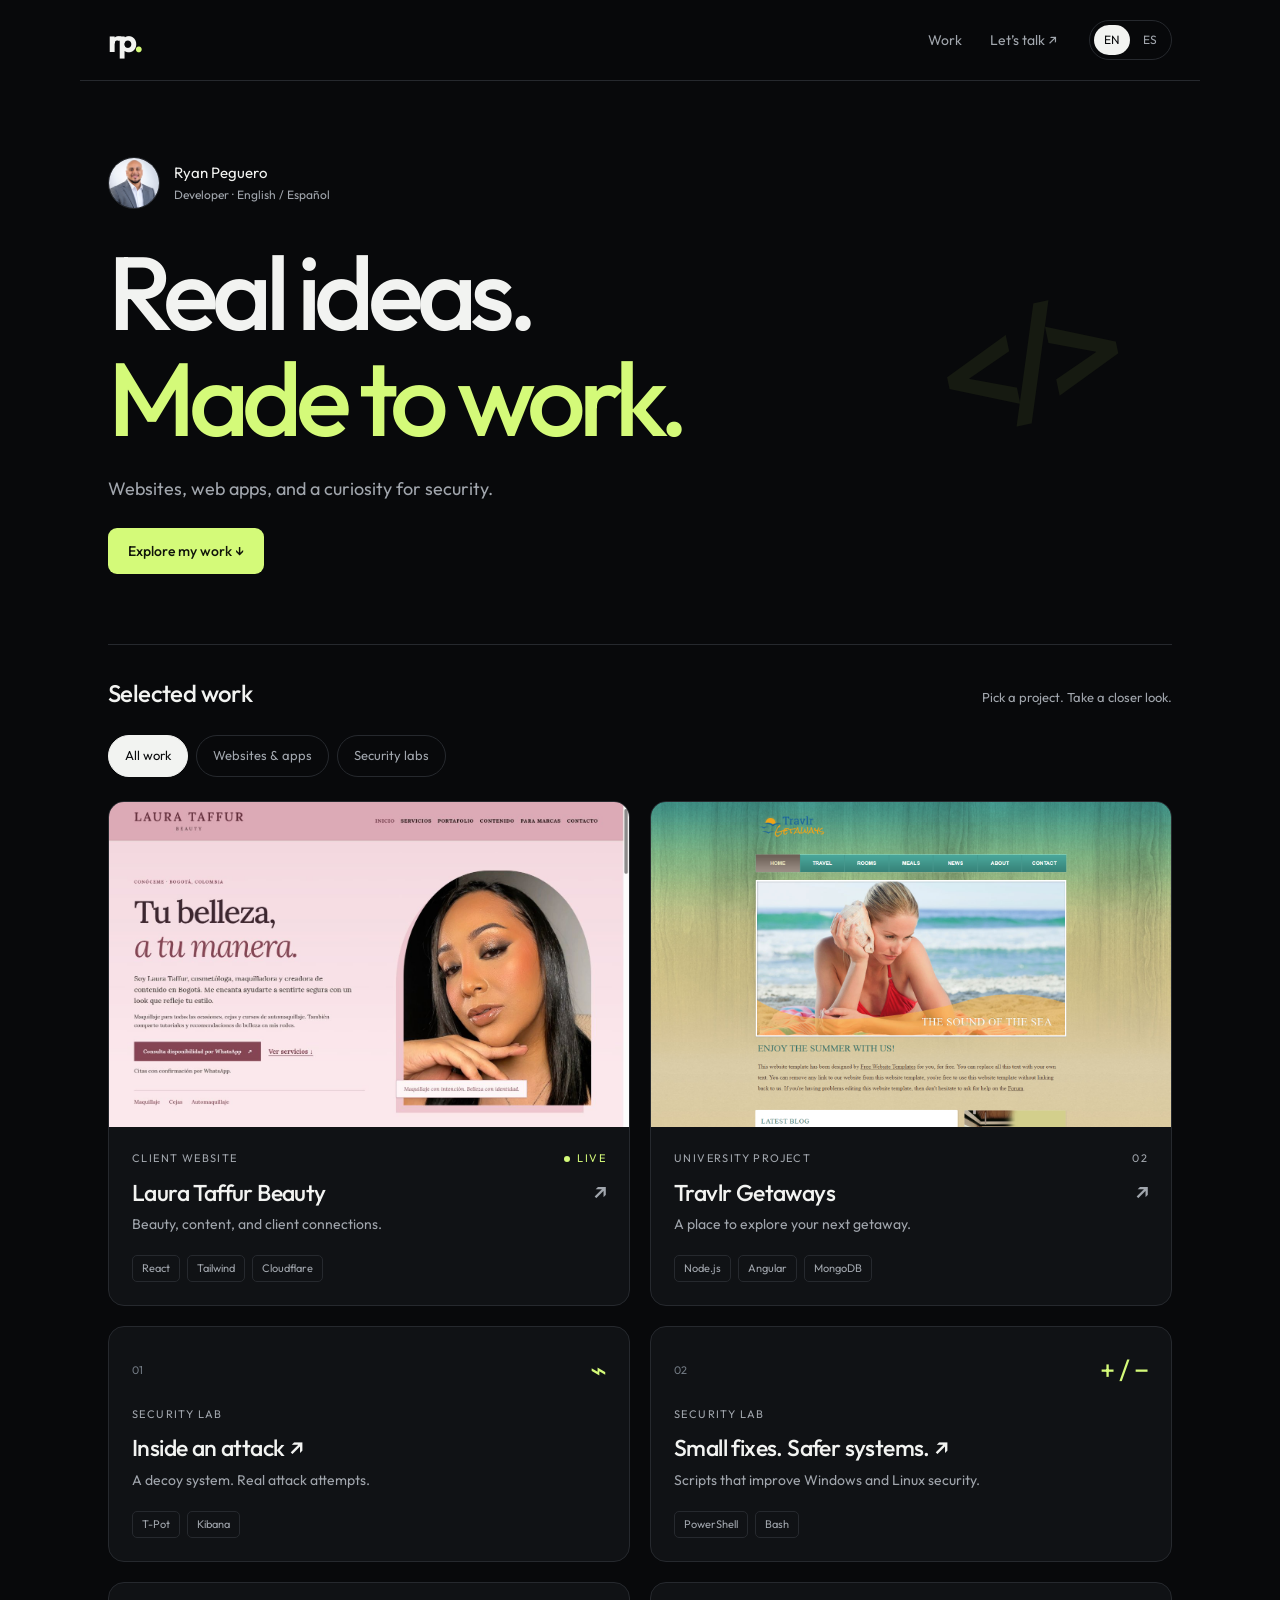
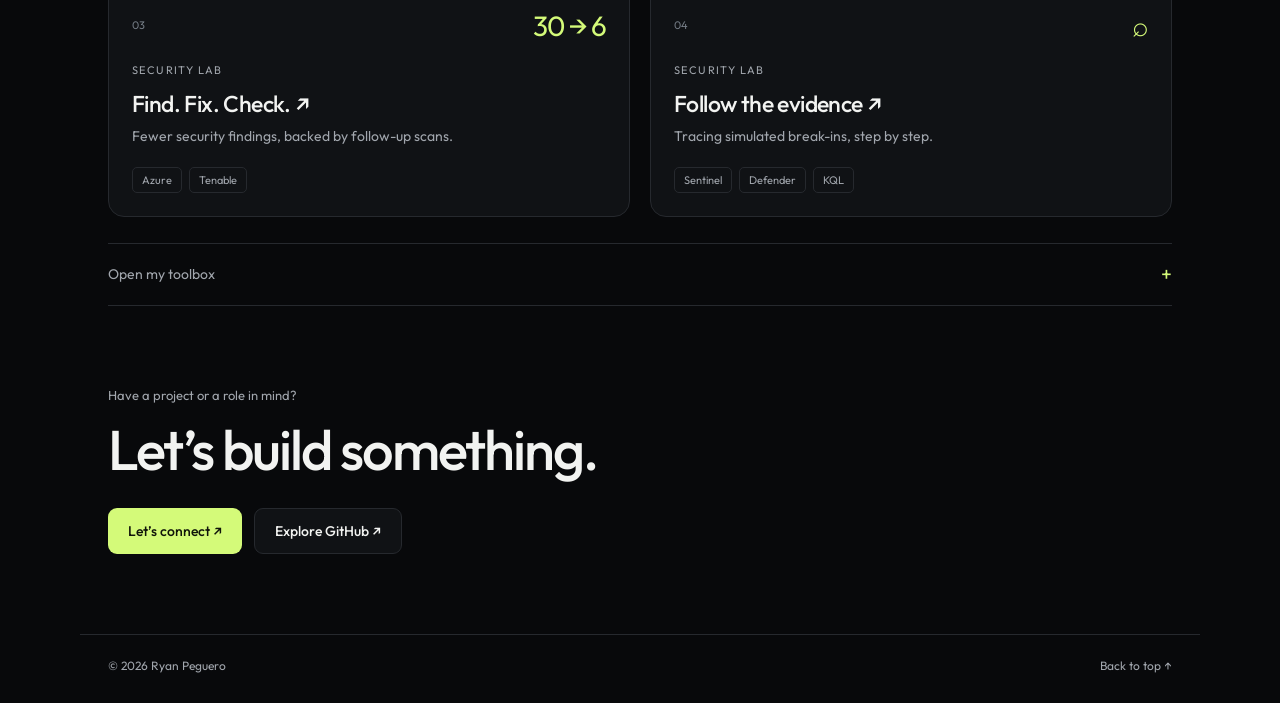
==== index.html @ 10939017 "Version portfolio assets so returning visitors receive the new interactions" ====
<!DOCTYPE html>
<html lang="en">
<head>
  <meta charset="UTF-8">
  <meta name="viewport" content="width=device-width, initial-scale=1">
  <meta name="theme-color" content="#08090b">
  <meta name="description" content="Ryan Peguero — websites, web apps, and security projects. Explore the work in English or Spanish.">
  <title>Ryan Peguero — Developer</title>
  <link rel="icon" href="favicon.svg" type="image/svg+xml">
  <link rel="preconnect" href="https://fonts.googleapis.com">
  <link rel="preconnect" href="https://fonts.gstatic.com" crossorigin>
  <link href="https://fonts.googleapis.com/css2?family=Outfit:wght@400;500;600;700&display=swap" rel="stylesheet">
  <link rel="stylesheet" href="css/styles.css?v=20261024-2">
  <script src="js/main.js?v=20261024-2" defer></script>
</head>
<body>
  <a class="skip" href="#work" data-en="Skip to projects" data-es="Saltar a proyectos">Skip to projects</a>
  <header class="nav">
    <a class="mark" href="#top" aria-label="Ryan Peguero">rp<span>.</span></a>
    <nav aria-label="Main navigation" data-aria-en="Main navigation" data-aria-es="Navegación principal">
      <a href="#work" data-en="Work" data-es="Proyectos">Work</a>
      <a href="#contact" data-en="Let’s talk ↗" data-es="Hablemos ↗">Let’s talk ↗</a>
    </nav>
    <div class="language" role="group" aria-label="Language / Idioma">
      <button type="button" data-lang="en" aria-pressed="true" lang="en">EN</button>
      <button type="button" data-lang="es" aria-pressed="false" lang="es">ES</button>
    </div>
  </header>
  <main id="top">
    <section class="hero" aria-labelledby="intro-title">
      <div class="intro"><img src="images/avatar.jpg?v=2" alt="Ryan Peguero" width="52" height="52"><p>Ryan Peguero <span data-en="Developer · English / Español" data-es="Desarrollador · English / Español">Developer · English / Español</span></p></div>
      <h1 id="intro-title"><span data-en="Real ideas." data-es="Ideas reales.">Real ideas.</span><br><span class="accent" data-en="Made to work." data-es="Hechas realidad.">Made to work.</span></h1>
      <p class="hero-note" data-en="Websites, web apps, and a curiosity for security." data-es="Sitios web, aplicaciones y curiosidad por la seguridad.">Websites, web apps, and a curiosity for security.</p>
      <a class="button primary" href="#work" data-en="Explore my work ↓" data-es="Explora mis proyectos ↓">Explore my work ↓</a>
      <span class="hero-number" aria-hidden="true">&lt;/&gt;</span>
    </section>
    <section id="work" class="work" aria-labelledby="work-title">
      <div class="section-top"><h2 id="work-title" data-en="Selected work" data-es="Proyectos destacados">Selected work</h2><span class="hint" data-en="Pick a project. Take a closer look." data-es="Elige un proyecto y explóralo.">Pick a project. Take a closer look.</span></div>
      <div class="filters" role="group" aria-label="Filter projects" data-aria-en="Filter projects" data-aria-es="Filtrar proyectos">
        <button type="button" data-filter="all" aria-pressed="true" data-en="All work" data-es="Todos">All work</button>
        <button type="button" data-filter="web" aria-pressed="false" data-en="Websites & apps" data-es="Sitios y apps">Websites & apps</button>
        <button type="button" data-filter="security" aria-pressed="false" data-en="Security labs" data-es="Laboratorios de seguridad">Security labs</button>
      </div>
      <p class="sr" id="filter-status" role="status" aria-live="polite"></p>
      <div class="projects">
        <article class="card web-card" data-kind="web">
          <button class="project-open" type="button" data-project="laura" aria-label="Explore Laura Taffur Beauty" data-aria-en="Explore Laura Taffur Beauty" data-aria-es="Explorar Laura Taffur Beauty">
            <div class="preview"><img src="images/laura-live.jpg" alt="Laura Taffur Beauty homepage with makeup services and a portrait of Laura" data-alt-en="Laura Taffur Beauty homepage with makeup services and a portrait of Laura" data-alt-es="Inicio de Laura Taffur Beauty con servicios de maquillaje y un retrato de Laura" width="1348" height="926"><span class="preview-action" data-en="Explore project ↗" data-es="Explorar proyecto ↗">Explore project ↗</span></div>
            <div class="card-body"><div class="card-meta"><span data-en="Client website" data-es="Sitio para cliente">Client website</span><span class="live" data-en="Live" data-es="Publicado">Live</span></div><h3>Laura Taffur Beauty <span aria-hidden="true">↗</span></h3><p data-en="Beauty, content, and client connections." data-es="Belleza, contenido y conexión con clientes.">Beauty, content, and client connections.</p><div class="tags"><span>React</span><span>Tailwind</span><span>Cloudflare</span></div></div>
          </button>
        </article>
        <article class="card web-card" data-kind="web">
          <button class="project-open" type="button" data-project="travlr" aria-label="Explore Travlr Getaways" data-aria-en="Explore Travlr Getaways" data-aria-es="Explorar Travlr Getaways">
            <div class="preview"><img src="images/travlr-home.png" alt="Travlr Getaways resort website" data-alt-en="Travlr Getaways resort website" data-alt-es="Sitio de viajes Travlr Getaways" width="1440" height="900" loading="lazy"><span class="preview-action" data-en="Explore project ↗" data-es="Explorar proyecto ↗">Explore project ↗</span></div>
            <div class="card-body"><div class="card-meta"><span data-en="University project" data-es="Proyecto universitario">University project</span><span>02</span></div><h3>Travlr Getaways <span aria-hidden="true">↗</span></h3><p data-en="A place to explore your next getaway." data-es="Un lugar para descubrir tu próxima escapada.">A place to explore your next getaway.</p><div class="tags"><span>Node.js</span><span>Angular</span><span>MongoDB</span></div></div>
          </button>
        </article>
        <article class="card lab-card" data-kind="security"><button type="button" class="project-open" data-project="honeypot"><div class="lab-symbol" aria-hidden="true">01 <span>⌁</span></div><div class="card-body"><div class="card-meta" data-en="Security lab" data-es="Laboratorio de seguridad">Security lab</div><h3 data-en="Inside an attack ↗" data-es="Dentro de un ataque ↗">Inside an attack ↗</h3><p data-en="A decoy system. Real attack attempts." data-es="Un sistema señuelo. Intentos de ataque reales.">A decoy system. Real attack attempts.</p><div class="tags"><span>T-Pot</span><span>Kibana</span></div></div></button></article>
        <article class="card lab-card" data-kind="security"><button type="button" class="project-open" data-project="fixes"><div class="lab-symbol" aria-hidden="true">02 <span>+ / −</span></div><div class="card-body"><div class="card-meta" data-en="Security lab" data-es="Laboratorio de seguridad">Security lab</div><h3 data-en="Small fixes. Safer systems. ↗" data-es="Cambios pequeños. Más seguridad. ↗">Small fixes. Safer systems. ↗</h3><p data-en="Scripts that improve Windows and Linux security." data-es="Scripts para mejorar la seguridad de Windows y Linux.">Scripts that improve Windows and Linux security.</p><div class="tags"><span>PowerShell</span><span>Bash</span></div></div></button></article>
        <article class="card lab-card" data-kind="security"><button type="button" class="project-open" data-project="scans"><div class="lab-symbol" aria-hidden="true">03 <span>30 → 6</span></div><div class="card-body"><div class="card-meta" data-en="Security lab" data-es="Laboratorio de seguridad">Security lab</div><h3 data-en="Find. Fix. Check. ↗" data-es="Encontrar. Corregir. Verificar. ↗">Find. Fix. Check. ↗</h3><p data-en="Fewer security findings, backed by follow-up scans." data-es="Menos fallos de seguridad, con resultados verificados.">Fewer security findings, backed by follow-up scans.</p><div class="tags"><span>Azure</span><span>Tenable</span></div></div></button></article>
        <article class="card lab-card" data-kind="security"><button type="button" class="project-open" data-project="hunts"><div class="lab-symbol" aria-hidden="true">04 <span>⌕</span></div><div class="card-body"><div class="card-meta" data-en="Security lab" data-es="Laboratorio de seguridad">Security lab</div><h3 data-en="Follow the evidence ↗" data-es="Seguir las pistas ↗">Follow the evidence ↗</h3><p data-en="Tracing simulated break-ins, step by step." data-es="Investigación de ataques simulados, paso a paso.">Tracing simulated break-ins, step by step.</p><div class="tags"><span>Sentinel</span><span>Defender</span><span>KQL</span></div></div></button></article>
      </div>
      <details class="toolbox"><summary><span data-en="Open my toolbox" data-es="Ver mis herramientas">Open my toolbox</span><span aria-hidden="true">+</span></summary><div class="tool-list"><span>HTML / CSS</span><span>JavaScript</span><span>React</span><span>TypeScript</span><span>Python</span><span>Node.js</span><span>Git</span><span>SQL</span><span>PowerShell</span></div></details>
    </section>
    <section class="contact" id="contact"><p class="eyebrow" data-en="Have a project or a role in mind?" data-es="¿Tienes un proyecto o una oportunidad?">Have a project or a role in mind?</p><h2 data-en="Let’s build something." data-es="Construyamos algo.">Let’s build something.</h2><div class="contact-links"><a class="button primary" href="https://www.linkedin.com/in/ryan-peguero/" target="_blank" rel="noreferrer" data-en="Let’s connect ↗" data-es="Hablemos ↗">Let’s connect ↗</a><a class="button secondary" href="https://github.com/rypeguero" target="_blank" rel="noreferrer" data-en="Explore GitHub ↗" data-es="Explorar GitHub ↗">Explore GitHub ↗</a></div></section>
  </main>
  <footer><span>© 2026 Ryan Peguero</span><a href="#top" data-en="Back to top ↑" data-es="Volver arriba ↑">Back to top ↑</a></footer>
  <dialog id="project-dialog" aria-labelledby="dialog-title"><div class="dialog-top"><p id="dialog-category"></p><button class="close" type="button" data-en="Close ×" data-es="Cerrar ×">Close ×</button></div><div class="dialog-content"><h2 id="dialog-title"></h2><p id="dialog-description"></p><div id="dialog-gallery"><div class="dialog-image"><img id="dialog-image" alt=""></div><div class="gallery-controls"><button type="button" id="previous" aria-label="Previous screenshot" data-aria-en="Previous screenshot" data-aria-es="Captura anterior">←</button><p id="gallery-caption" aria-live="polite"></p><button type="button" id="next" aria-label="Next screenshot" data-aria-en="Next screenshot" data-aria-es="Captura siguiente">→</button></div></div><ul id="dialog-points"></ul><div id="dialog-links"></div></div></dialog>
</body>
</html>
---- css/styles.css ----
:root{color-scheme:dark;--bg:#08090b;--panel:#101215;--ink:#f2f3f1;--muted:#a1a6ad;--line:#26292e;--accent:#d4fa79;--max:1120px;font-family:Outfit,system-ui,sans-serif;font-size:16px}
*{box-sizing:border-box}html{scroll-behavior:smooth;scroll-padding-top:100px}body{margin:0;background:var(--bg);color:var(--ink);line-height:1.5}button,a{-webkit-tap-highlight-color:transparent}button{font:inherit;color:inherit;cursor:pointer}a{color:inherit;text-decoration:none}img{max-width:100%;display:block}button:focus-visible,a:focus-visible,summary:focus-visible{outline:2px solid var(--accent);outline-offset:5px}button{touch-action:manipulation}[hidden]{display:none!important}.sr{position:absolute;width:1px;height:1px;padding:0;margin:-1px;overflow:hidden;clip-path:inset(50%);white-space:nowrap}.skip{position:fixed;top:-100px;left:20px;padding:12px;background:var(--accent);color:var(--bg);z-index:100}.skip:focus{top:10px}
.nav{position:sticky;top:0;z-index:10;display:flex;align-items:center;gap:32px;max-width:var(--max);margin:auto;padding:20px 28px;background:rgba(8,9,11,.94);backdrop-filter:blur(16px);border-bottom:1px solid var(--line)}.mark{font-size:32px;letter-spacing:-3px;font-weight:700;line-height:1}.mark span{color:var(--accent)}.nav nav{display:flex;gap:28px;margin-left:auto;font-size:14px}.nav nav a{color:var(--muted)}.nav nav a:hover{color:var(--ink)}.language{display:flex;gap:3px;padding:4px;border:1px solid var(--line);border-radius:30px}.language button{font-size:12px;padding:6px 10px;border:0;border-radius:20px;background:transparent;color:var(--muted)}.language button[aria-pressed=true]{background:var(--ink);color:var(--bg)}
main,footer{max-width:var(--max);margin:auto;padding:0 28px}.hero{position:relative;padding:76px 0 70px;isolation:isolate;overflow:hidden}.intro{display:flex;align-items:center;gap:14px}.intro img{width:52px;height:52px;object-fit:cover;object-position:50% 18%;border-radius:50%;border:1px solid var(--line)}.intro p{margin:0;font-size:15px}.intro p span{display:block;color:var(--muted);font-size:12px;margin-top:2px}h1{font-size:clamp(52px,8.7vw,104px);letter-spacing:-.065em;line-height:1.02;font-weight:500;margin:30px 0 24px}.accent{color:var(--accent)}.hero-note{color:var(--muted);font-size:18px;margin:0 0 26px;max-width:40ch}.button{display:inline-flex;align-items:center;justify-content:center;min-height:46px;padding:11px 20px;border-radius:9px;font-size:14px;font-weight:500;transition:transform .2s,background .2s}.primary{background:var(--accent);color:#10140a}.primary:hover{background:#e4ffab;transform:translateY(-2px)}.secondary{background:var(--panel);border:1px solid var(--line)}.secondary:hover{background:#202328}.hero-number{position:absolute;right:6%;top:30%;font-size:150px;font-weight:500;letter-spacing:-18px;color:#161a11;transform:rotate(-12deg);z-index:-1;user-select:none}
.work{border-top:1px solid var(--line);padding-top:30px}.section-top{display:flex;align-items:baseline;justify-content:space-between;gap:16px}.section-top h2{font-size:24px;font-weight:500;letter-spacing:-.6px;margin:0}.hint{font-size:13px;color:var(--muted)}.filters{display:flex;flex-wrap:wrap;gap:8px;margin:24px 0}.filters button{min-height:42px;padding:9px 16px;border:1px solid var(--line);border-radius:30px;background:transparent;color:var(--muted);font-size:13px;transition:background .2s,color .2s}.filters button:hover{border-color:#61676f;color:var(--ink)}.filters button[aria-pressed=true]{background:var(--ink);color:var(--bg);border-color:var(--ink)}.projects{display:grid;grid-template-columns:repeat(2,minmax(0,1fr));gap:20px}.card{min-width:0;border:1px solid var(--line);border-radius:16px;overflow:hidden;background:var(--panel);transition:border-color .2s,transform .2s}.card:hover,.card:focus-within{border-color:#657541;transform:translateY(-4px)}.project-open{width:100%;height:100%;display:block;padding:0;background:none;border:0;text-align:left}.preview{position:relative;aspect-ratio:1.6;overflow:hidden;background:#181b20}.preview>img{width:100%;height:100%;object-fit:cover;object-position:top;transition:transform .6s}.project-open:hover .preview>img{transform:scale(1.035)}.preview-action{position:absolute;bottom:14px;right:14px;border-radius:24px;padding:8px 12px;background:#08090be8;color:#fff;font-size:12px;opacity:0;transform:translateY(6px);transition:opacity .2s,transform .2s}.project-open:hover .preview-action,.project-open:focus-visible .preview-action{opacity:1;transform:none}.card-body{padding:23px}.card-meta{display:flex;justify-content:space-between;gap:16px;color:var(--muted);font-size:11px;text-transform:uppercase;letter-spacing:1.4px}.live{color:var(--accent)}.live::before{content:'';display:inline-block;width:6px;height:6px;border-radius:50%;background:var(--accent);margin-right:7px}.card h3{font-size:23px;line-height:1.25;letter-spacing:-.6px;font-weight:500;margin:12px 0 7px}.web-card h3{display:flex;justify-content:space-between;gap:12px}.web-card h3>span{font-size:22px;color:var(--muted)}.card p{font-size:14px;color:var(--muted);margin:0}.tags{display:flex;flex-wrap:wrap;gap:7px;margin-top:20px}.tags span{font-size:11px;color:var(--muted);padding:4px 9px;border:1px solid var(--line);border-radius:5px}.lab-symbol{display:flex;justify-content:space-between;align-items:center;margin:22px 23px 0;font-size:11px;color:#737b84}.lab-symbol>span{font-size:28px;color:var(--accent);line-height:1.5;letter-spacing:-1px}.lab-card .card-body{padding-top:15px}.toolbox{margin-top:26px;border-top:1px solid var(--line);border-bottom:1px solid var(--line)}.toolbox summary{cursor:pointer;display:flex;justify-content:space-between;list-style:none;padding:20px 0;font-size:14px;color:var(--muted)}.toolbox summary::-webkit-details-marker{display:none}.toolbox summary>span:last-child{color:var(--accent);font-size:20px;line-height:1}.toolbox[open] summary>span:last-child{transform:rotate(45deg)}.tool-list{display:flex;flex-wrap:wrap;gap:12px;padding:0 0 24px}.tool-list span{border:1px solid var(--line);border-radius:6px;padding:6px 12px;font-size:13px}
.contact{padding:80px 0}.eyebrow{color:var(--muted);font-size:13px;margin:0 0 12px}.contact h2{font-size:clamp(34px,5vw,56px);font-weight:500;line-height:1.15;letter-spacing:-2px;margin:0 0 26px}.contact-links{display:flex;flex-wrap:wrap;gap:12px}footer{display:flex;justify-content:space-between;gap:24px;padding-top:22px;padding-bottom:28px;border-top:1px solid var(--line);font-size:12px;color:var(--muted)}footer a:hover{color:var(--accent)}
dialog{color:var(--ink);background:#101215;border:1px solid #3a3f45;border-radius:18px;padding:0;width:min(900px,calc(100% - 32px));max-height:90dvh;overflow:auto;box-shadow:0 32px 150px #000b}dialog::backdrop{background:#000d;backdrop-filter:blur(7px)}.dialog-top{position:sticky;top:0;z-index:1;display:flex;align-items:center;justify-content:space-between;gap:16px;padding:14px 24px;background:#101215;border-bottom:1px solid var(--line)}.dialog-top p{margin:0;font-size:12px;color:var(--muted)}.close{border:1px solid var(--line);background:transparent;border-radius:24px;padding:8px 14px;min-height:40px}.close:hover{border-color:var(--accent)}.dialog-content{padding:28px}.dialog-content h2{font-size:clamp(28px,5vw,40px);font-weight:500;letter-spacing:-1px;line-height:1.15;margin:0 0 14px}.dialog-content>p{color:var(--muted);max-width:58ch;margin:0 0 24px}.dialog-image{background:#181b20;border:1px solid var(--line);border-radius:10px;overflow:hidden}.dialog-image img{width:100%;height:auto}.gallery-controls{display:flex;align-items:center;gap:14px;justify-content:space-between;padding:12px 0}.gallery-controls button{width:42px;height:42px;border:1px solid var(--line);background:transparent;border-radius:50%}.gallery-controls p{font-size:12px;color:var(--muted);margin:0;text-align:center}.gallery-controls button:disabled{opacity:.3;cursor:default}#dialog-points{padding-left:20px;margin:20px 0 24px;color:var(--muted);font-size:14px}#dialog-points li{margin-bottom:8px}#dialog-links{display:flex;flex-wrap:wrap;gap:10px}
@media(hover:none){.preview-action{opacity:1;transform:none}}@media(max-width:720px){main,footer{padding-left:20px;padding-right:20px}.nav{padding:17px 20px;gap:20px}.nav nav{gap:18px;font-size:12px}.hero{padding:48px 0}.hero-number{font-size:90px;right:0;top:45%;opacity:.65;letter-spacing:-10px}.hero-note{font-size:16px;max-width:30ch}.section-top{display:block}.hint{display:block;margin-top:8px}.projects{grid-template-columns:1fr;gap:16px}.card-body{padding:20px}.contact{padding:58px 0}.dialog-content{padding:20px}.dialog-top{padding:12px 20px}.filters button{padding:8px 12px;font-size:12px}.card:hover{transform:none}}
@media(max-width:360px){.nav{gap:12px}.nav nav{gap:12px}.language button{padding:6px 8px}h1{font-size:47px}.intro p{font-size:14px}}
@media(prefers-reduced-motion:reduce){html{scroll-behavior:auto}*,*::before,*::after{transition:none!important;animation:none!important}.card:hover,.primary:hover{transform:none}.project-open:hover .preview>img{transform:none}}
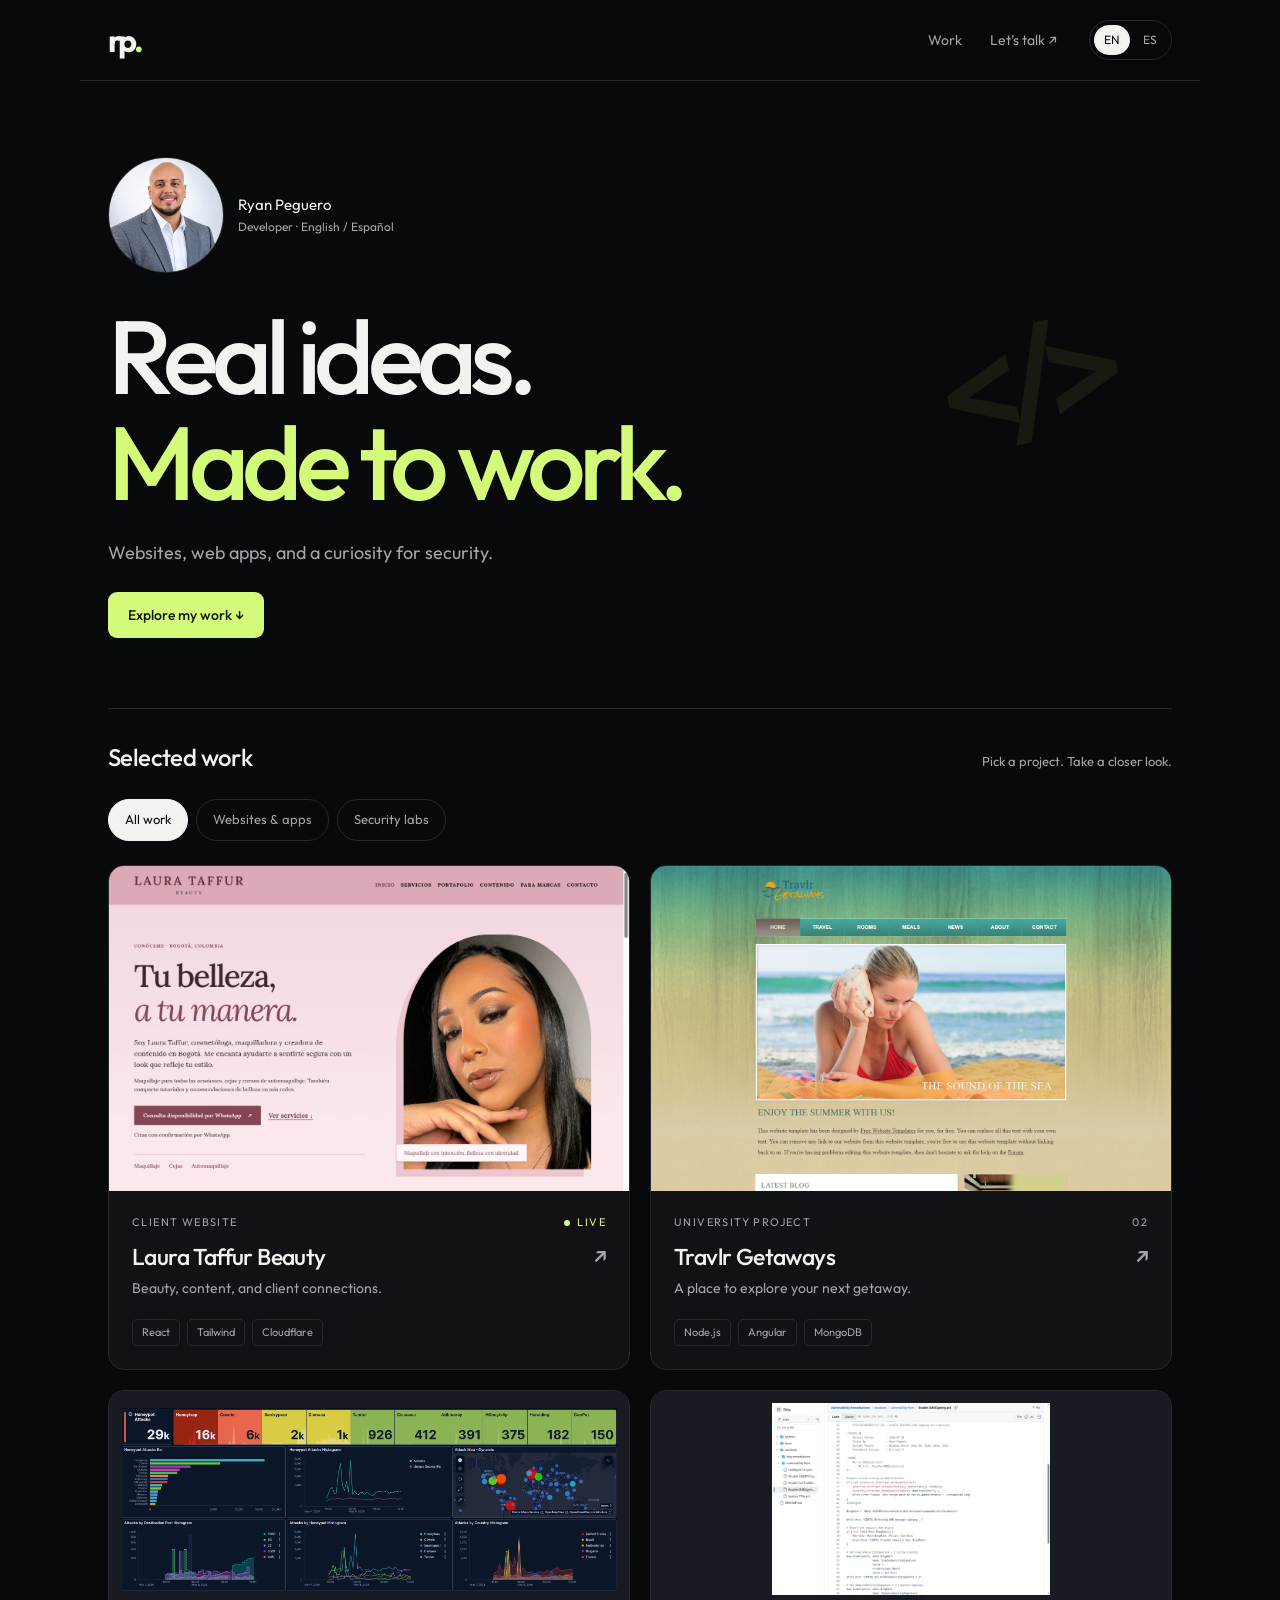
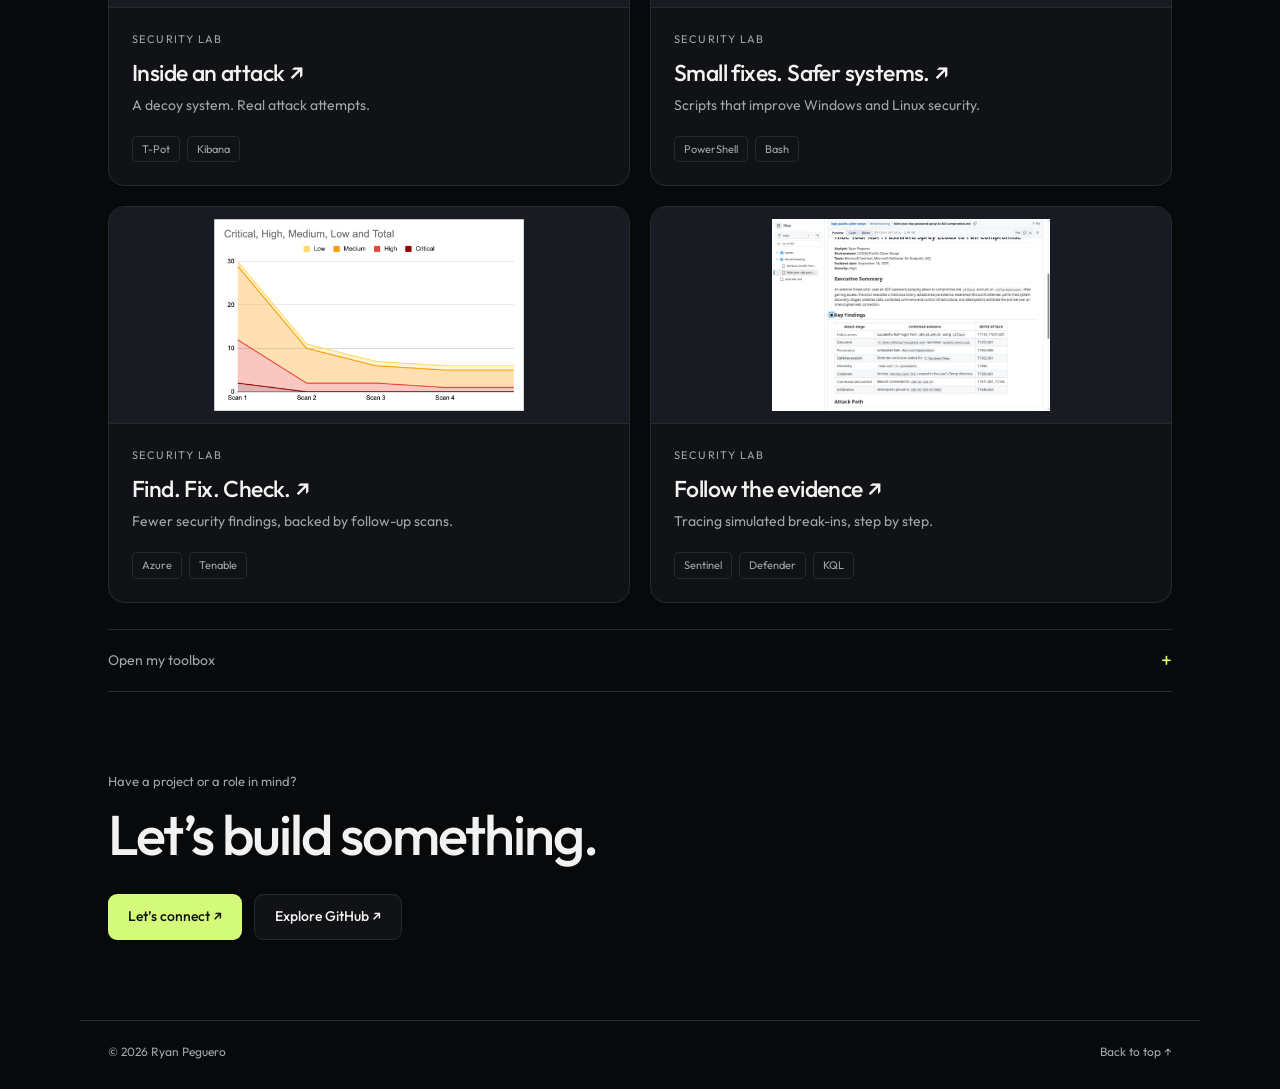
==== commit 75938c87: "Enlarge profile photo and add authentic security lab screenshot previews" ====
--- a/index.html
+++ b/index.html
@@ -10,8 +10,8 @@
   <link rel="preconnect" href="https://fonts.googleapis.com">
   <link rel="preconnect" href="https://fonts.gstatic.com" crossorigin>
   <link href="https://fonts.googleapis.com/css2?family=Outfit:wght@400;500;600;700&display=swap" rel="stylesheet">
-  <link rel="stylesheet" href="css/styles.css?v=20261024-2">
-  <script src="js/main.js?v=20261024-2" defer></script>
+  <link rel="stylesheet" href="css/styles.css?v=20261024-3">
+  <script src="js/main.js?v=20261024-3" defer></script>
 </head>
 <body>
   <a class="skip" href="#work" data-en="Skip to projects" data-es="Saltar a proyectos">Skip to projects</a>
@@ -28,7 +28,7 @@
   </header>
   <main id="top">
     <section class="hero" aria-labelledby="intro-title">
-      <div class="intro"><img src="images/avatar.jpg?v=2" alt="Ryan Peguero" width="52" height="52"><p>Ryan Peguero <span data-en="Developer · English / Español" data-es="Desarrollador · English / Español">Developer · English / Español</span></p></div>
+      <div class="intro"><img src="images/avatar.jpg?v=2" alt="Ryan Peguero" width="116" height="116"><p>Ryan Peguero <span data-en="Developer · English / Español" data-es="Desarrollador · English / Español">Developer · English / Español</span></p></div>
       <h1 id="intro-title"><span data-en="Real ideas." data-es="Ideas reales.">Real ideas.</span><br><span class="accent" data-en="Made to work." data-es="Hechas realidad.">Made to work.</span></h1>
       <p class="hero-note" data-en="Websites, web apps, and a curiosity for security." data-es="Sitios web, aplicaciones y curiosidad por la seguridad.">Websites, web apps, and a curiosity for security.</p>
       <a class="button primary" href="#work" data-en="Explore my work ↓" data-es="Explora mis proyectos ↓">Explore my work ↓</a>
@@ -55,10 +55,10 @@
             <div class="card-body"><div class="card-meta"><span data-en="University project" data-es="Proyecto universitario">University project</span><span>02</span></div><h3>Travlr Getaways <span aria-hidden="true">↗</span></h3><p data-en="A place to explore your next getaway." data-es="Un lugar para descubrir tu próxima escapada.">A place to explore your next getaway.</p><div class="tags"><span>Node.js</span><span>Angular</span><span>MongoDB</span></div></div>
           </button>
         </article>
-        <article class="card lab-card" data-kind="security"><button type="button" class="project-open" data-project="honeypot"><div class="lab-symbol" aria-hidden="true">01 <span>⌁</span></div><div class="card-body"><div class="card-meta" data-en="Security lab" data-es="Laboratorio de seguridad">Security lab</div><h3 data-en="Inside an attack ↗" data-es="Dentro de un ataque ↗">Inside an attack ↗</h3><p data-en="A decoy system. Real attack attempts." data-es="Un sistema señuelo. Intentos de ataque reales.">A decoy system. Real attack attempts.</p><div class="tags"><span>T-Pot</span><span>Kibana</span></div></div></button></article>
-        <article class="card lab-card" data-kind="security"><button type="button" class="project-open" data-project="fixes"><div class="lab-symbol" aria-hidden="true">02 <span>+ / −</span></div><div class="card-body"><div class="card-meta" data-en="Security lab" data-es="Laboratorio de seguridad">Security lab</div><h3 data-en="Small fixes. Safer systems. ↗" data-es="Cambios pequeños. Más seguridad. ↗">Small fixes. Safer systems. ↗</h3><p data-en="Scripts that improve Windows and Linux security." data-es="Scripts para mejorar la seguridad de Windows y Linux.">Scripts that improve Windows and Linux security.</p><div class="tags"><span>PowerShell</span><span>Bash</span></div></div></button></article>
-        <article class="card lab-card" data-kind="security"><button type="button" class="project-open" data-project="scans"><div class="lab-symbol" aria-hidden="true">03 <span>30 → 6</span></div><div class="card-body"><div class="card-meta" data-en="Security lab" data-es="Laboratorio de seguridad">Security lab</div><h3 data-en="Find. Fix. Check. ↗" data-es="Encontrar. Corregir. Verificar. ↗">Find. Fix. Check. ↗</h3><p data-en="Fewer security findings, backed by follow-up scans." data-es="Menos fallos de seguridad, con resultados verificados.">Fewer security findings, backed by follow-up scans.</p><div class="tags"><span>Azure</span><span>Tenable</span></div></div></button></article>
-        <article class="card lab-card" data-kind="security"><button type="button" class="project-open" data-project="hunts"><div class="lab-symbol" aria-hidden="true">04 <span>⌕</span></div><div class="card-body"><div class="card-meta" data-en="Security lab" data-es="Laboratorio de seguridad">Security lab</div><h3 data-en="Follow the evidence ↗" data-es="Seguir las pistas ↗">Follow the evidence ↗</h3><p data-en="Tracing simulated break-ins, step by step." data-es="Investigación de ataques simulados, paso a paso.">Tracing simulated break-ins, step by step.</p><div class="tags"><span>Sentinel</span><span>Defender</span><span>KQL</span></div></div></button></article>
+        <article class="card lab-card" data-kind="security"><button type="button" class="project-open" data-project="honeypot"><div class="preview lab-preview"><img src="images/honey-24hr.png" alt="Honeypot attack dashboard with charts and a world map" data-alt-en="Honeypot attack dashboard with charts and a world map" data-alt-es="Panel de ataques con gráficos y mapa mundial" loading="lazy"><span class="preview-action" data-en="View screenshots ↗" data-es="Ver capturas ↗">View screenshots ↗</span></div><div class="card-body"><div class="card-meta" data-en="Security lab" data-es="Laboratorio de seguridad">Security lab</div><h3 data-en="Inside an attack ↗" data-es="Dentro de un ataque ↗">Inside an attack ↗</h3><p data-en="A decoy system. Real attack attempts." data-es="Un sistema señuelo. Intentos de ataque reales.">A decoy system. Real attack attempts.</p><div class="tags"><span>T-Pot</span><span>Kibana</span></div></div></button></article>
+        <article class="card lab-card" data-kind="security"><button type="button" class="project-open" data-project="fixes"><div class="preview lab-preview"><img src="images/security-script.jpg" alt="PowerShell security script and validation code on GitHub" data-alt-en="PowerShell security script and validation code on GitHub" data-alt-es="Script de seguridad y código de verificación de PowerShell en GitHub" loading="lazy"><span class="preview-action" data-en="View screenshots ↗" data-es="Ver capturas ↗">View screenshots ↗</span></div><div class="card-body"><div class="card-meta" data-en="Security lab" data-es="Laboratorio de seguridad">Security lab</div><h3 data-en="Small fixes. Safer systems. ↗" data-es="Cambios pequeños. Más seguridad. ↗">Small fixes. Safer systems. ↗</h3><p data-en="Scripts that improve Windows and Linux security." data-es="Scripts para mejorar la seguridad de Windows y Linux.">Scripts that improve Windows and Linux security.</p><div class="tags"><span>PowerShell</span><span>Bash</span></div></div></button></article>
+        <article class="card lab-card" data-kind="security"><button type="button" class="project-open" data-project="scans"><div class="preview lab-preview"><img src="images/security-scan-results.png" alt="Chart showing fewer vulnerabilities across follow-up scans" data-alt-en="Chart showing fewer vulnerabilities across follow-up scans" data-alt-es="Gráfico con la reducción de vulnerabilidades en los análisis posteriores" loading="lazy"><span class="preview-action" data-en="View screenshots ↗" data-es="Ver capturas ↗">View screenshots ↗</span></div><div class="card-body"><div class="card-meta" data-en="Security lab" data-es="Laboratorio de seguridad">Security lab</div><h3 data-en="Find. Fix. Check. ↗" data-es="Encontrar. Corregir. Verificar. ↗">Find. Fix. Check. ↗</h3><p data-en="Fewer security findings, backed by follow-up scans." data-es="Menos fallos de seguridad, con resultados verificados.">Fewer security findings, backed by follow-up scans.</p><div class="tags"><span>Azure</span><span>Tenable</span></div></div></button></article>
+        <article class="card lab-card" data-kind="security"><button type="button" class="project-open" data-project="hunts"><div class="preview lab-preview"><img src="images/security-hunt.jpg" alt="Investigation report with a table of attack evidence" data-alt-en="Investigation report with a table of attack evidence" data-alt-es="Informe de investigación con una tabla de evidencias del ataque" loading="lazy"><span class="preview-action" data-en="View screenshots ↗" data-es="Ver capturas ↗">View screenshots ↗</span></div><div class="card-body"><div class="card-meta" data-en="Security lab" data-es="Laboratorio de seguridad">Security lab</div><h3 data-en="Follow the evidence ↗" data-es="Seguir las pistas ↗">Follow the evidence ↗</h3><p data-en="Tracing simulated break-ins, step by step." data-es="Investigación de ataques simulados, paso a paso.">Tracing simulated break-ins, step by step.</p><div class="tags"><span>Sentinel</span><span>Defender</span><span>KQL</span></div></div></button></article>
       </div>
       <details class="toolbox"><summary><span data-en="Open my toolbox" data-es="Ver mis herramientas">Open my toolbox</span><span aria-hidden="true">+</span></summary><div class="tool-list"><span>HTML / CSS</span><span>JavaScript</span><span>React</span><span>TypeScript</span><span>Python</span><span>Node.js</span><span>Git</span><span>SQL</span><span>PowerShell</span></div></details>
     </section>
--- a/css/styles.css
+++ b/css/styles.css
@@ -1,10 +1,12 @@
 :root{color-scheme:dark;--bg:#08090b;--panel:#101215;--ink:#f2f3f1;--muted:#a1a6ad;--line:#26292e;--accent:#d4fa79;--max:1120px;font-family:Outfit,system-ui,sans-serif;font-size:16px}
 *{box-sizing:border-box}html{scroll-behavior:smooth;scroll-padding-top:100px}body{margin:0;background:var(--bg);color:var(--ink);line-height:1.5}button,a{-webkit-tap-highlight-color:transparent}button{font:inherit;color:inherit;cursor:pointer}a{color:inherit;text-decoration:none}img{max-width:100%;display:block}button:focus-visible,a:focus-visible,summary:focus-visible{outline:2px solid var(--accent);outline-offset:5px}button{touch-action:manipulation}[hidden]{display:none!important}.sr{position:absolute;width:1px;height:1px;padding:0;margin:-1px;overflow:hidden;clip-path:inset(50%);white-space:nowrap}.skip{position:fixed;top:-100px;left:20px;padding:12px;background:var(--accent);color:var(--bg);z-index:100}.skip:focus{top:10px}
 .nav{position:sticky;top:0;z-index:10;display:flex;align-items:center;gap:32px;max-width:var(--max);margin:auto;padding:20px 28px;background:rgba(8,9,11,.94);backdrop-filter:blur(16px);border-bottom:1px solid var(--line)}.mark{font-size:32px;letter-spacing:-3px;font-weight:700;line-height:1}.mark span{color:var(--accent)}.nav nav{display:flex;gap:28px;margin-left:auto;font-size:14px}.nav nav a{color:var(--muted)}.nav nav a:hover{color:var(--ink)}.language{display:flex;gap:3px;padding:4px;border:1px solid var(--line);border-radius:30px}.language button{font-size:12px;padding:6px 10px;border:0;border-radius:20px;background:transparent;color:var(--muted)}.language button[aria-pressed=true]{background:var(--ink);color:var(--bg)}
-main,footer{max-width:var(--max);margin:auto;padding:0 28px}.hero{position:relative;padding:76px 0 70px;isolation:isolate;overflow:hidden}.intro{display:flex;align-items:center;gap:14px}.intro img{width:52px;height:52px;object-fit:cover;object-position:50% 18%;border-radius:50%;border:1px solid var(--line)}.intro p{margin:0;font-size:15px}.intro p span{display:block;color:var(--muted);font-size:12px;margin-top:2px}h1{font-size:clamp(52px,8.7vw,104px);letter-spacing:-.065em;line-height:1.02;font-weight:500;margin:30px 0 24px}.accent{color:var(--accent)}.hero-note{color:var(--muted);font-size:18px;margin:0 0 26px;max-width:40ch}.button{display:inline-flex;align-items:center;justify-content:center;min-height:46px;padding:11px 20px;border-radius:9px;font-size:14px;font-weight:500;transition:transform .2s,background .2s}.primary{background:var(--accent);color:#10140a}.primary:hover{background:#e4ffab;transform:translateY(-2px)}.secondary{background:var(--panel);border:1px solid var(--line)}.secondary:hover{background:#202328}.hero-number{position:absolute;right:6%;top:30%;font-size:150px;font-weight:500;letter-spacing:-18px;color:#161a11;transform:rotate(-12deg);z-index:-1;user-select:none}
+main,footer{max-width:var(--max);margin:auto;padding:0 28px}.hero{position:relative;padding:76px 0 70px;isolation:isolate;overflow:hidden}.intro{display:flex;align-items:center;gap:14px}.intro img{width:116px;height:116px;flex-shrink:0;object-fit:cover;object-position:50% 18%;border-radius:50%;border:1px solid var(--line)}.intro p{margin:0;font-size:15px}.intro p span{display:block;color:var(--muted);font-size:12px;margin-top:2px}h1{font-size:clamp(52px,8.7vw,104px);letter-spacing:-.065em;line-height:1.02;font-weight:500;margin:30px 0 24px}.accent{color:var(--accent)}.hero-note{color:var(--muted);font-size:18px;margin:0 0 26px;max-width:40ch}.button{display:inline-flex;align-items:center;justify-content:center;min-height:46px;padding:11px 20px;border-radius:9px;font-size:14px;font-weight:500;transition:transform .2s,background .2s}.primary{background:var(--accent);color:#10140a}.primary:hover{background:#e4ffab;transform:translateY(-2px)}.secondary{background:var(--panel);border:1px solid var(--line)}.secondary:hover{background:#202328}.hero-number{position:absolute;right:6%;top:30%;font-size:150px;font-weight:500;letter-spacing:-18px;color:#161a11;transform:rotate(-12deg);z-index:-1;user-select:none}
 .work{border-top:1px solid var(--line);padding-top:30px}.section-top{display:flex;align-items:baseline;justify-content:space-between;gap:16px}.section-top h2{font-size:24px;font-weight:500;letter-spacing:-.6px;margin:0}.hint{font-size:13px;color:var(--muted)}.filters{display:flex;flex-wrap:wrap;gap:8px;margin:24px 0}.filters button{min-height:42px;padding:9px 16px;border:1px solid var(--line);border-radius:30px;background:transparent;color:var(--muted);font-size:13px;transition:background .2s,color .2s}.filters button:hover{border-color:#61676f;color:var(--ink)}.filters button[aria-pressed=true]{background:var(--ink);color:var(--bg);border-color:var(--ink)}.projects{display:grid;grid-template-columns:repeat(2,minmax(0,1fr));gap:20px}.card{min-width:0;border:1px solid var(--line);border-radius:16px;overflow:hidden;background:var(--panel);transition:border-color .2s,transform .2s}.card:hover,.card:focus-within{border-color:#657541;transform:translateY(-4px)}.project-open{width:100%;height:100%;display:block;padding:0;background:none;border:0;text-align:left}.preview{position:relative;aspect-ratio:1.6;overflow:hidden;background:#181b20}.preview>img{width:100%;height:100%;object-fit:cover;object-position:top;transition:transform .6s}.project-open:hover .preview>img{transform:scale(1.035)}.preview-action{position:absolute;bottom:14px;right:14px;border-radius:24px;padding:8px 12px;background:#08090be8;color:#fff;font-size:12px;opacity:0;transform:translateY(6px);transition:opacity .2s,transform .2s}.project-open:hover .preview-action,.project-open:focus-visible .preview-action{opacity:1;transform:none}.card-body{padding:23px}.card-meta{display:flex;justify-content:space-between;gap:16px;color:var(--muted);font-size:11px;text-transform:uppercase;letter-spacing:1.4px}.live{color:var(--accent)}.live::before{content:'';display:inline-block;width:6px;height:6px;border-radius:50%;background:var(--accent);margin-right:7px}.card h3{font-size:23px;line-height:1.25;letter-spacing:-.6px;font-weight:500;margin:12px 0 7px}.web-card h3{display:flex;justify-content:space-between;gap:12px}.web-card h3>span{font-size:22px;color:var(--muted)}.card p{font-size:14px;color:var(--muted);margin:0}.tags{display:flex;flex-wrap:wrap;gap:7px;margin-top:20px}.tags span{font-size:11px;color:var(--muted);padding:4px 9px;border:1px solid var(--line);border-radius:5px}.lab-symbol{display:flex;justify-content:space-between;align-items:center;margin:22px 23px 0;font-size:11px;color:#737b84}.lab-symbol>span{font-size:28px;color:var(--accent);line-height:1.5;letter-spacing:-1px}.lab-card .card-body{padding-top:15px}.toolbox{margin-top:26px;border-top:1px solid var(--line);border-bottom:1px solid var(--line)}.toolbox summary{cursor:pointer;display:flex;justify-content:space-between;list-style:none;padding:20px 0;font-size:14px;color:var(--muted)}.toolbox summary::-webkit-details-marker{display:none}.toolbox summary>span:last-child{color:var(--accent);font-size:20px;line-height:1}.toolbox[open] summary>span:last-child{transform:rotate(45deg)}.tool-list{display:flex;flex-wrap:wrap;gap:12px;padding:0 0 24px}.tool-list span{border:1px solid var(--line);border-radius:6px;padding:6px 12px;font-size:13px}
 .contact{padding:80px 0}.eyebrow{color:var(--muted);font-size:13px;margin:0 0 12px}.contact h2{font-size:clamp(34px,5vw,56px);font-weight:500;line-height:1.15;letter-spacing:-2px;margin:0 0 26px}.contact-links{display:flex;flex-wrap:wrap;gap:12px}footer{display:flex;justify-content:space-between;gap:24px;padding-top:22px;padding-bottom:28px;border-top:1px solid var(--line);font-size:12px;color:var(--muted)}footer a:hover{color:var(--accent)}
 dialog{color:var(--ink);background:#101215;border:1px solid #3a3f45;border-radius:18px;padding:0;width:min(900px,calc(100% - 32px));max-height:90dvh;overflow:auto;box-shadow:0 32px 150px #000b}dialog::backdrop{background:#000d;backdrop-filter:blur(7px)}.dialog-top{position:sticky;top:0;z-index:1;display:flex;align-items:center;justify-content:space-between;gap:16px;padding:14px 24px;background:#101215;border-bottom:1px solid var(--line)}.dialog-top p{margin:0;font-size:12px;color:var(--muted)}.close{border:1px solid var(--line);background:transparent;border-radius:24px;padding:8px 14px;min-height:40px}.close:hover{border-color:var(--accent)}.dialog-content{padding:28px}.dialog-content h2{font-size:clamp(28px,5vw,40px);font-weight:500;letter-spacing:-1px;line-height:1.15;margin:0 0 14px}.dialog-content>p{color:var(--muted);max-width:58ch;margin:0 0 24px}.dialog-image{background:#181b20;border:1px solid var(--line);border-radius:10px;overflow:hidden}.dialog-image img{width:100%;height:auto}.gallery-controls{display:flex;align-items:center;gap:14px;justify-content:space-between;padding:12px 0}.gallery-controls button{width:42px;height:42px;border:1px solid var(--line);background:transparent;border-radius:50%}.gallery-controls p{font-size:12px;color:var(--muted);margin:0;text-align:center}.gallery-controls button:disabled{opacity:.3;cursor:default}#dialog-points{padding-left:20px;margin:20px 0 24px;color:var(--muted);font-size:14px}#dialog-points li{margin-bottom:8px}#dialog-links{display:flex;flex-wrap:wrap;gap:10px}
 @media(hover:none){.preview-action{opacity:1;transform:none}}@media(max-width:720px){main,footer{padding-left:20px;padding-right:20px}.nav{padding:17px 20px;gap:20px}.nav nav{gap:18px;font-size:12px}.hero{padding:48px 0}.hero-number{font-size:90px;right:0;top:45%;opacity:.65;letter-spacing:-10px}.hero-note{font-size:16px;max-width:30ch}.section-top{display:block}.hint{display:block;margin-top:8px}.projects{grid-template-columns:1fr;gap:16px}.card-body{padding:20px}.contact{padding:58px 0}.dialog-content{padding:20px}.dialog-top{padding:12px 20px}.filters button{padding:8px 12px;font-size:12px}.card:hover{transform:none}}
 @media(max-width:360px){.nav{gap:12px}.nav nav{gap:12px}.language button{padding:6px 8px}h1{font-size:47px}.intro p{font-size:14px}}
 @media(prefers-reduced-motion:reduce){html{scroll-behavior:auto}*,*::before,*::after{transition:none!important;animation:none!important}.card:hover,.primary:hover{transform:none}.project-open:hover .preview>img{transform:none}}
+
+.lab-preview{aspect-ratio:2.4;padding:12px;background:#181c22;border-bottom:1px solid var(--line)}.lab-preview>img{object-fit:contain;object-position:center;border-radius:5px}.lab-card .card-body{padding-top:23px}@media(max-width:720px){.intro img{width:96px;height:96px}.lab-preview{aspect-ratio:2.2}}
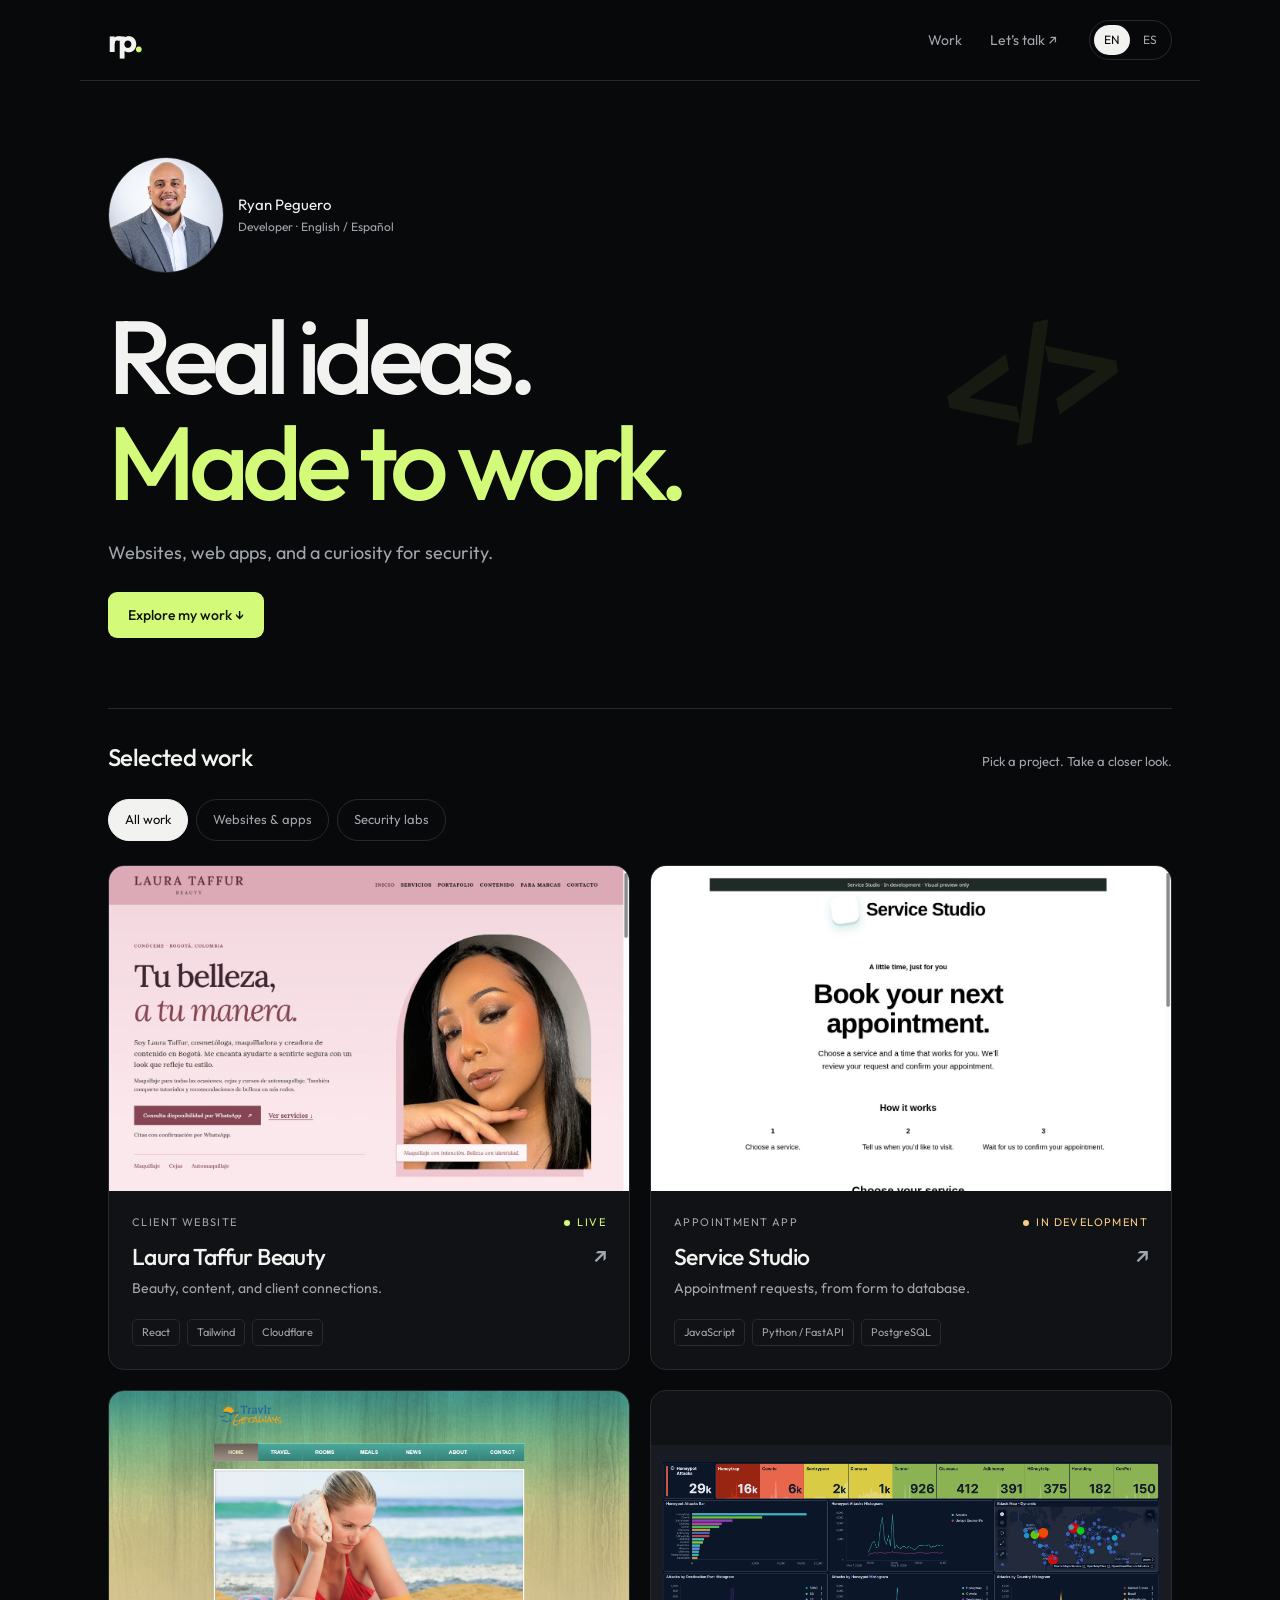
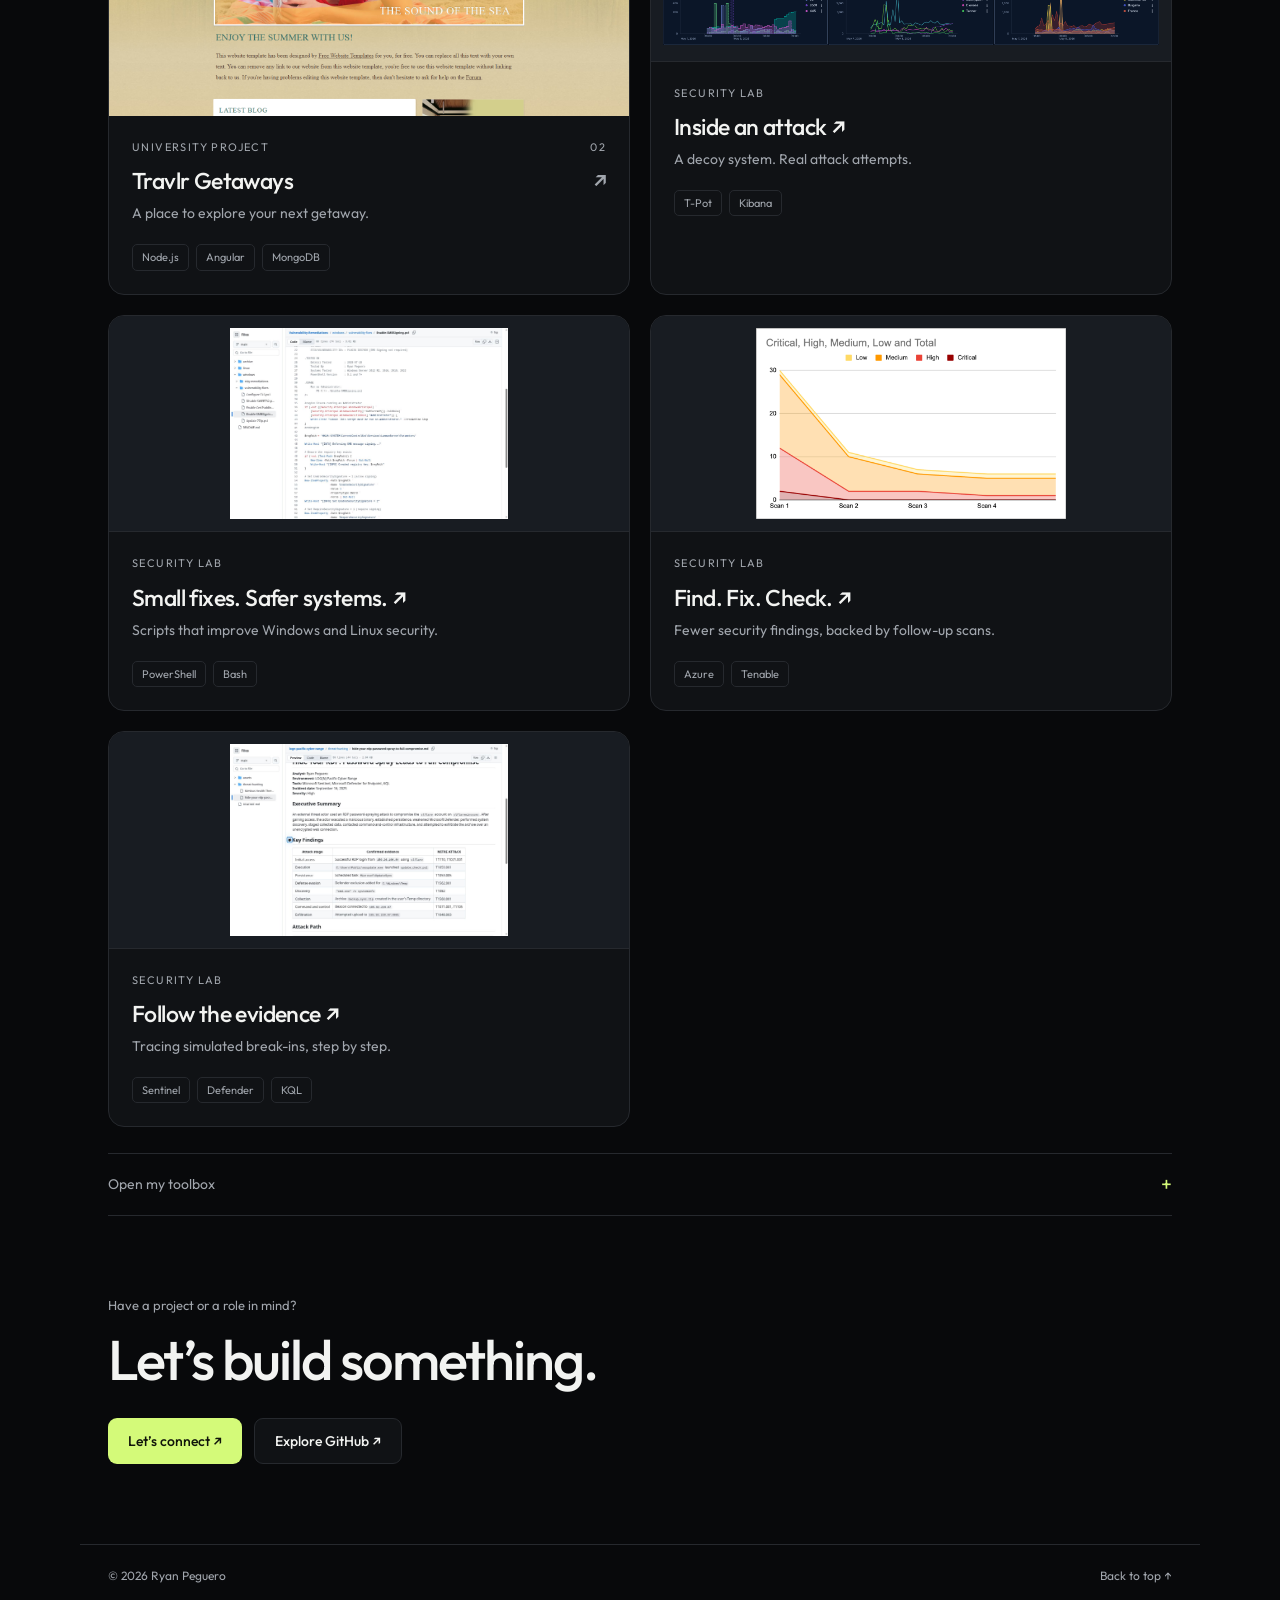
==== commit 8da345a7: "Add Service Studio preview and bilingual in-development project card" ====
--- a/index.html
+++ b/index.html
@@ -10,8 +10,8 @@
   <link rel="preconnect" href="https://fonts.googleapis.com">
   <link rel="preconnect" href="https://fonts.gstatic.com" crossorigin>
   <link href="https://fonts.googleapis.com/css2?family=Outfit:wght@400;500;600;700&display=swap" rel="stylesheet">
-  <link rel="stylesheet" href="css/styles.css?v=20261024-3">
-  <script src="js/main.js?v=20261024-3" defer></script>
+  <link rel="stylesheet" href="css/styles.css?v=20261024-4">
+  <script src="js/main.js?v=20261024-4" defer></script>
 </head>
 <body>
   <a class="skip" href="#work" data-en="Skip to projects" data-es="Saltar a proyectos">Skip to projects</a>
@@ -50,6 +50,12 @@
           </button>
         </article>
         <article class="card web-card" data-kind="web">
+          <button class="project-open" type="button" data-project="crm" aria-label="Explore Service Studio" data-aria-en="Explore Service Studio" data-aria-es="Explorar Service Studio">
+            <div class="preview"><img src="images/service-studio.jpg" alt="Service Studio appointment booking homepage" data-alt-en="Service Studio appointment booking homepage" data-alt-es="Página de inicio para solicitar citas de Service Studio" width="1348" height="926" loading="lazy"><span class="preview-action" data-en="Explore project ↗" data-es="Explorar proyecto ↗">Explore project ↗</span></div>
+            <div class="card-body"><div class="card-meta"><span data-en="Appointment app" data-es="App de citas">Appointment app</span><span class="developing" data-en="In development" data-es="En desarrollo">In development</span></div><h3>Service Studio <span aria-hidden="true">↗</span></h3><p data-en="Appointment requests, from form to database." data-es="Solicitudes de citas, del formulario a la base de datos.">Appointment requests, from form to database.</p><div class="tags"><span>JavaScript</span><span>Python / FastAPI</span><span>PostgreSQL</span></div></div>
+          </button>
+        </article>
+        <article class="card web-card" data-kind="web">
           <button class="project-open" type="button" data-project="travlr" aria-label="Explore Travlr Getaways" data-aria-en="Explore Travlr Getaways" data-aria-es="Explorar Travlr Getaways">
             <div class="preview"><img src="images/travlr-home.png" alt="Travlr Getaways resort website" data-alt-en="Travlr Getaways resort website" data-alt-es="Sitio de viajes Travlr Getaways" width="1440" height="900" loading="lazy"><span class="preview-action" data-en="Explore project ↗" data-es="Explorar proyecto ↗">Explore project ↗</span></div>
             <div class="card-body"><div class="card-meta"><span data-en="University project" data-es="Proyecto universitario">University project</span><span>02</span></div><h3>Travlr Getaways <span aria-hidden="true">↗</span></h3><p data-en="A place to explore your next getaway." data-es="Un lugar para descubrir tu próxima escapada.">A place to explore your next getaway.</p><div class="tags"><span>Node.js</span><span>Angular</span><span>MongoDB</span></div></div>
--- a/css/styles.css
+++ b/css/styles.css
@@ -10,3 +10,5 @@
 @media(prefers-reduced-motion:reduce){html{scroll-behavior:auto}*,*::before,*::after{transition:none!important;animation:none!important}.card:hover,.primary:hover{transform:none}.project-open:hover .preview>img{transform:none}}
 
 .lab-preview{aspect-ratio:2.4;padding:12px;background:#181c22;border-bottom:1px solid var(--line)}.lab-preview>img{object-fit:contain;object-position:center;border-radius:5px}.lab-card .card-body{padding-top:23px}@media(max-width:720px){.intro img{width:96px;height:96px}.lab-preview{aspect-ratio:2.2}}
+
+.developing{color:#f4cc86}.developing::before{content:"";display:inline-block;width:6px;height:6px;border-radius:50%;background:currentColor;margin-right:7px}
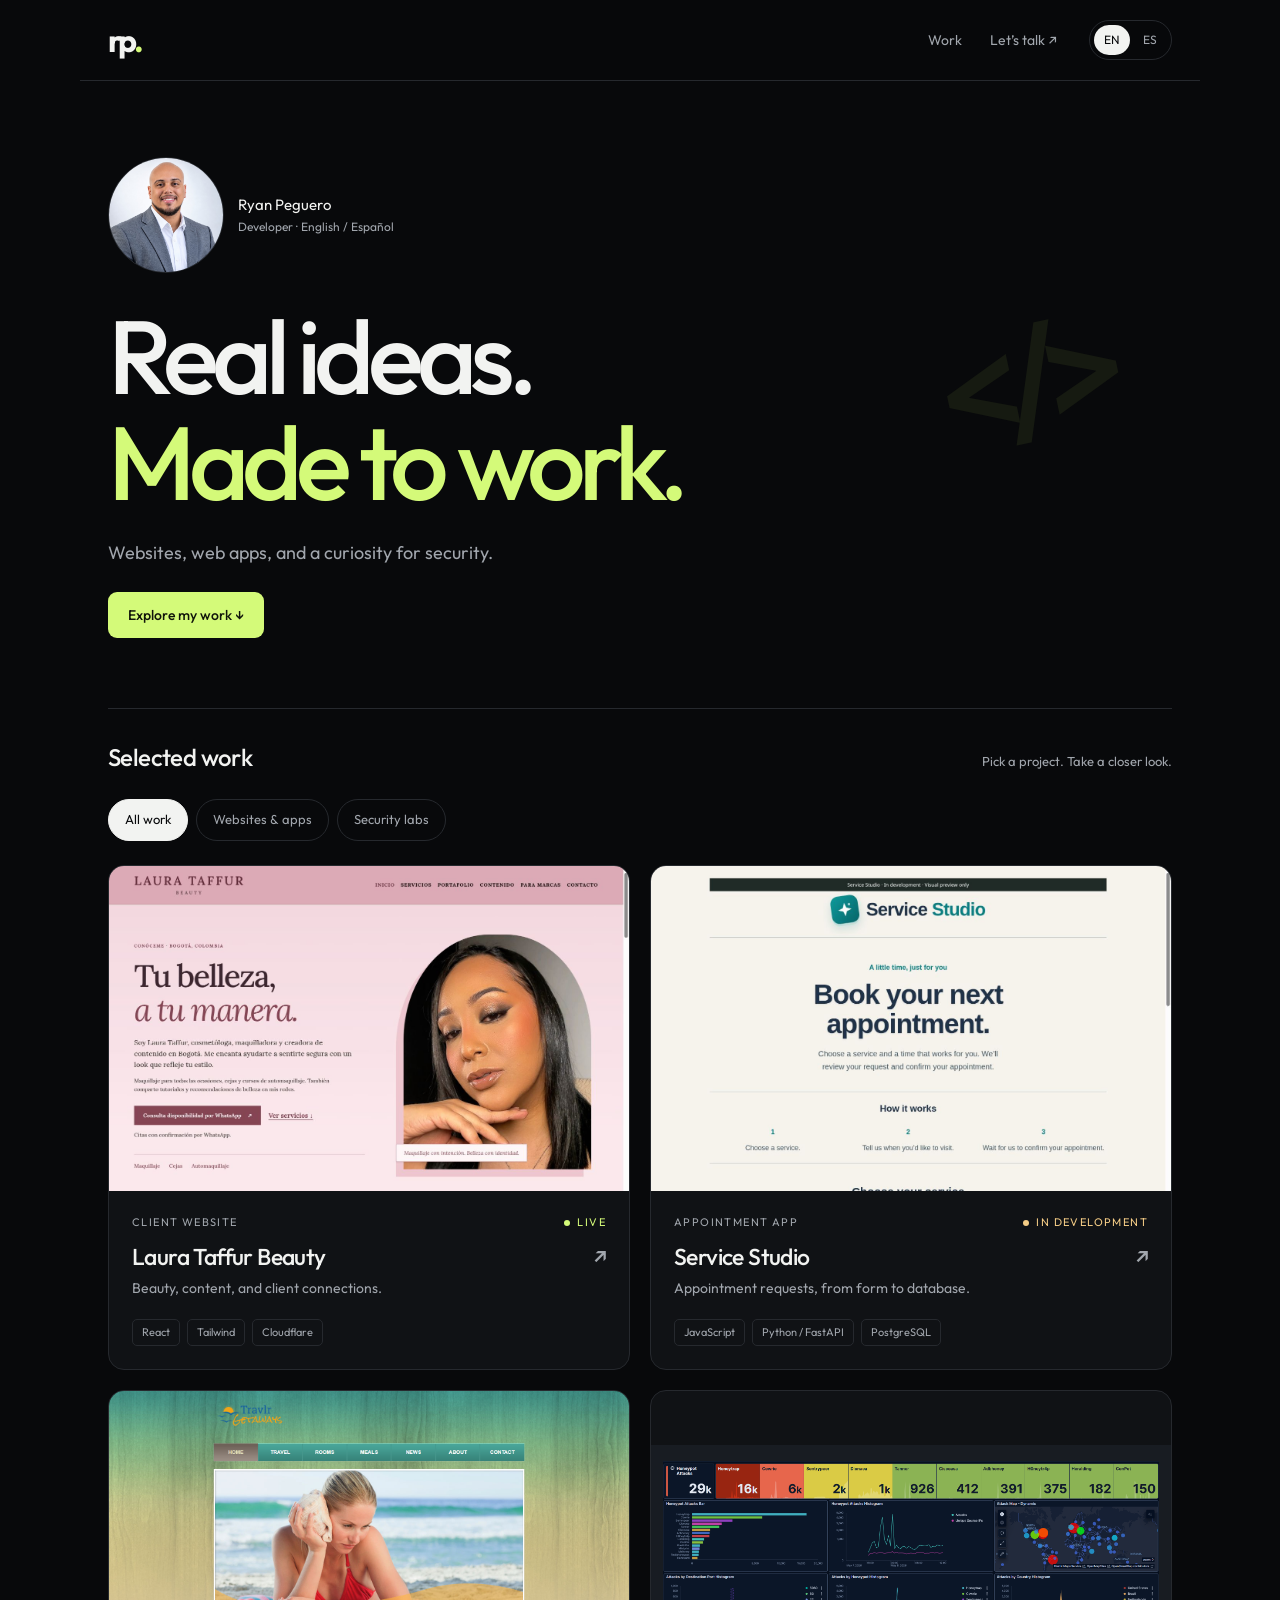
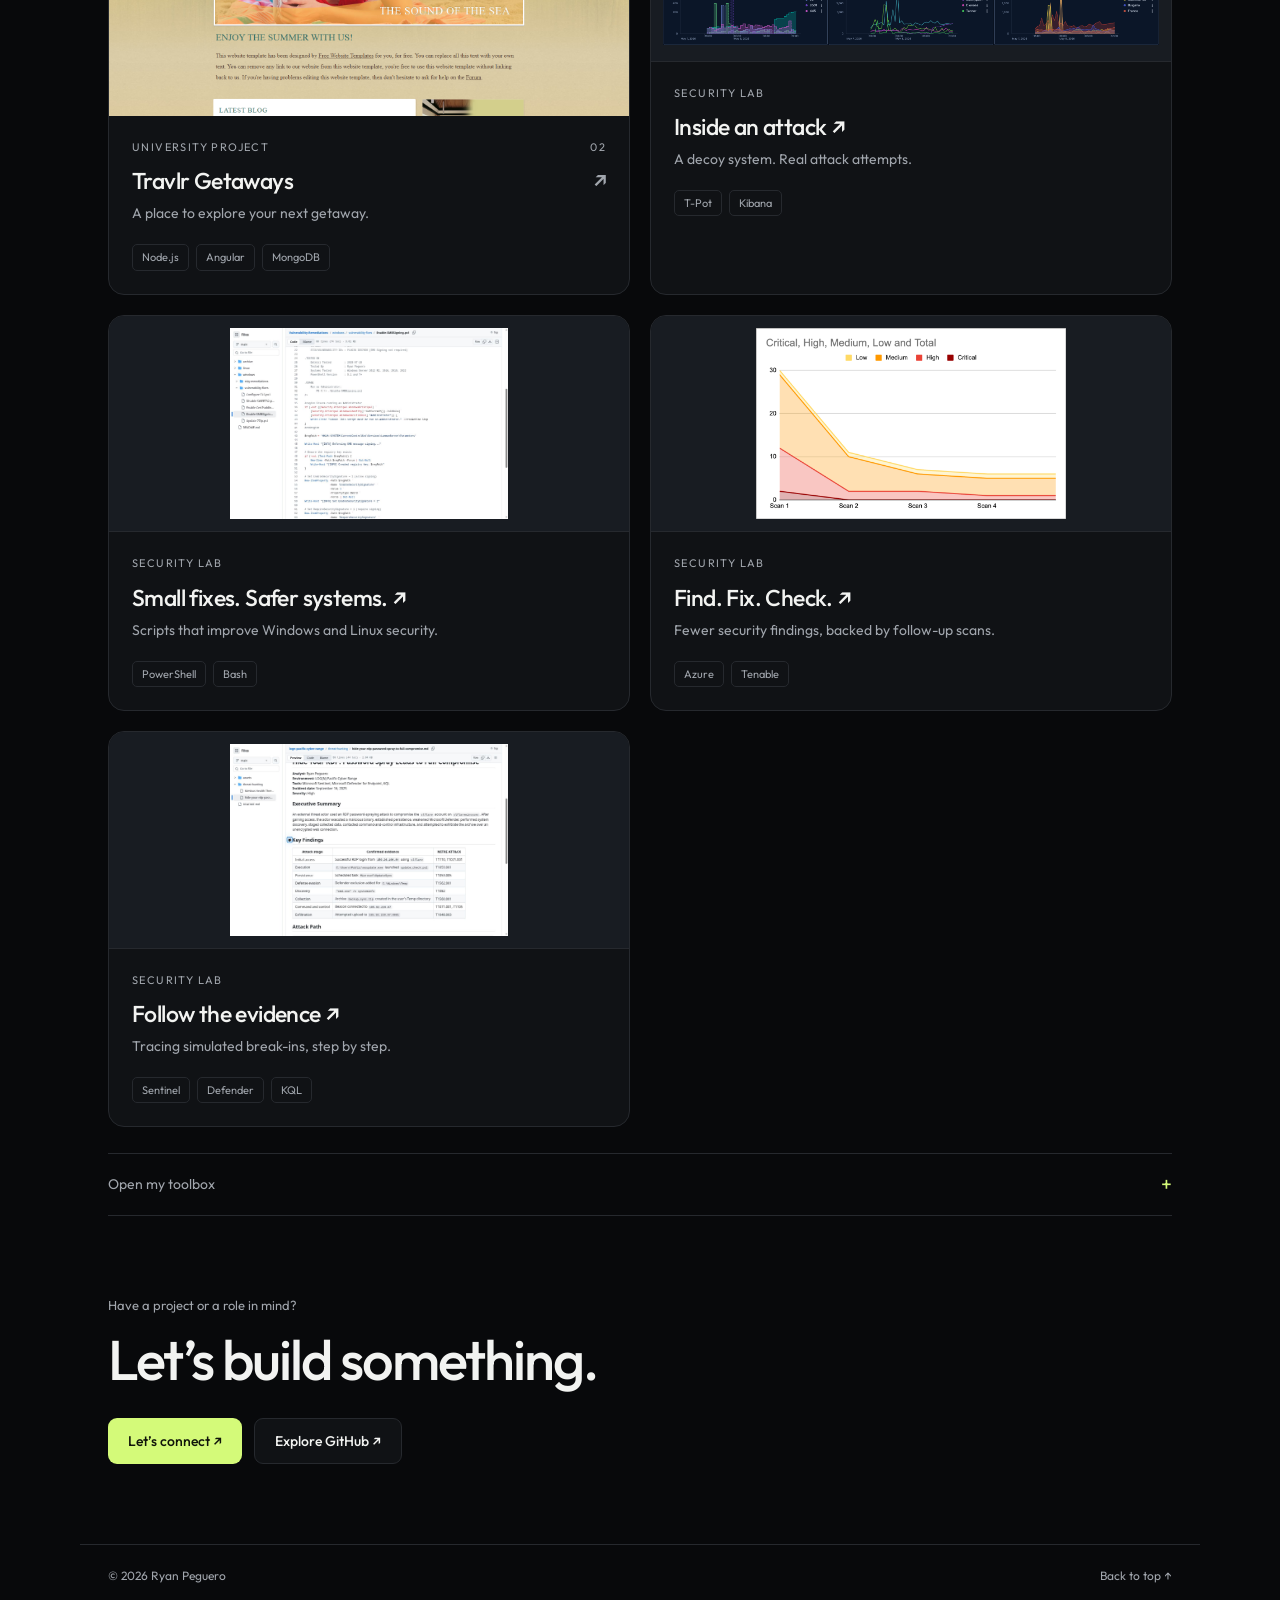
==== commit 8494dde7: "Fix CRM screenshot to display the full logo and original colors" ====
--- a/index.html
+++ b/index.html
@@ -10,8 +10,8 @@
   <link rel="preconnect" href="https://fonts.googleapis.com">
   <link rel="preconnect" href="https://fonts.gstatic.com" crossorigin>
   <link href="https://fonts.googleapis.com/css2?family=Outfit:wght@400;500;600;700&display=swap" rel="stylesheet">
-  <link rel="stylesheet" href="css/styles.css?v=20261024-4">
-  <script src="js/main.js?v=20261024-4" defer></script>
+  <link rel="stylesheet" href="css/styles.css?v=20261024-5">
+  <script src="js/main.js?v=20261024-5" defer></script>
 </head>
 <body>
   <a class="skip" href="#work" data-en="Skip to projects" data-es="Saltar a proyectos">Skip to projects</a>
@@ -51,7 +51,7 @@
         </article>
         <article class="card web-card" data-kind="web">
           <button class="project-open" type="button" data-project="crm" aria-label="Explore Service Studio" data-aria-en="Explore Service Studio" data-aria-es="Explorar Service Studio">
-            <div class="preview"><img src="images/service-studio.jpg" alt="Service Studio appointment booking homepage" data-alt-en="Service Studio appointment booking homepage" data-alt-es="Página de inicio para solicitar citas de Service Studio" width="1348" height="926" loading="lazy"><span class="preview-action" data-en="Explore project ↗" data-es="Explorar proyecto ↗">Explore project ↗</span></div>
+            <div class="preview"><img src="images/service-studio.jpg?v=2" alt="Service Studio appointment booking homepage" data-alt-en="Service Studio appointment booking homepage" data-alt-es="Página de inicio para solicitar citas de Service Studio" width="1348" height="926" loading="lazy"><span class="preview-action" data-en="Explore project ↗" data-es="Explorar proyecto ↗">Explore project ↗</span></div>
             <div class="card-body"><div class="card-meta"><span data-en="Appointment app" data-es="App de citas">Appointment app</span><span class="developing" data-en="In development" data-es="En desarrollo">In development</span></div><h3>Service Studio <span aria-hidden="true">↗</span></h3><p data-en="Appointment requests, from form to database." data-es="Solicitudes de citas, del formulario a la base de datos.">Appointment requests, from form to database.</p><div class="tags"><span>JavaScript</span><span>Python / FastAPI</span><span>PostgreSQL</span></div></div>
           </button>
         </article>
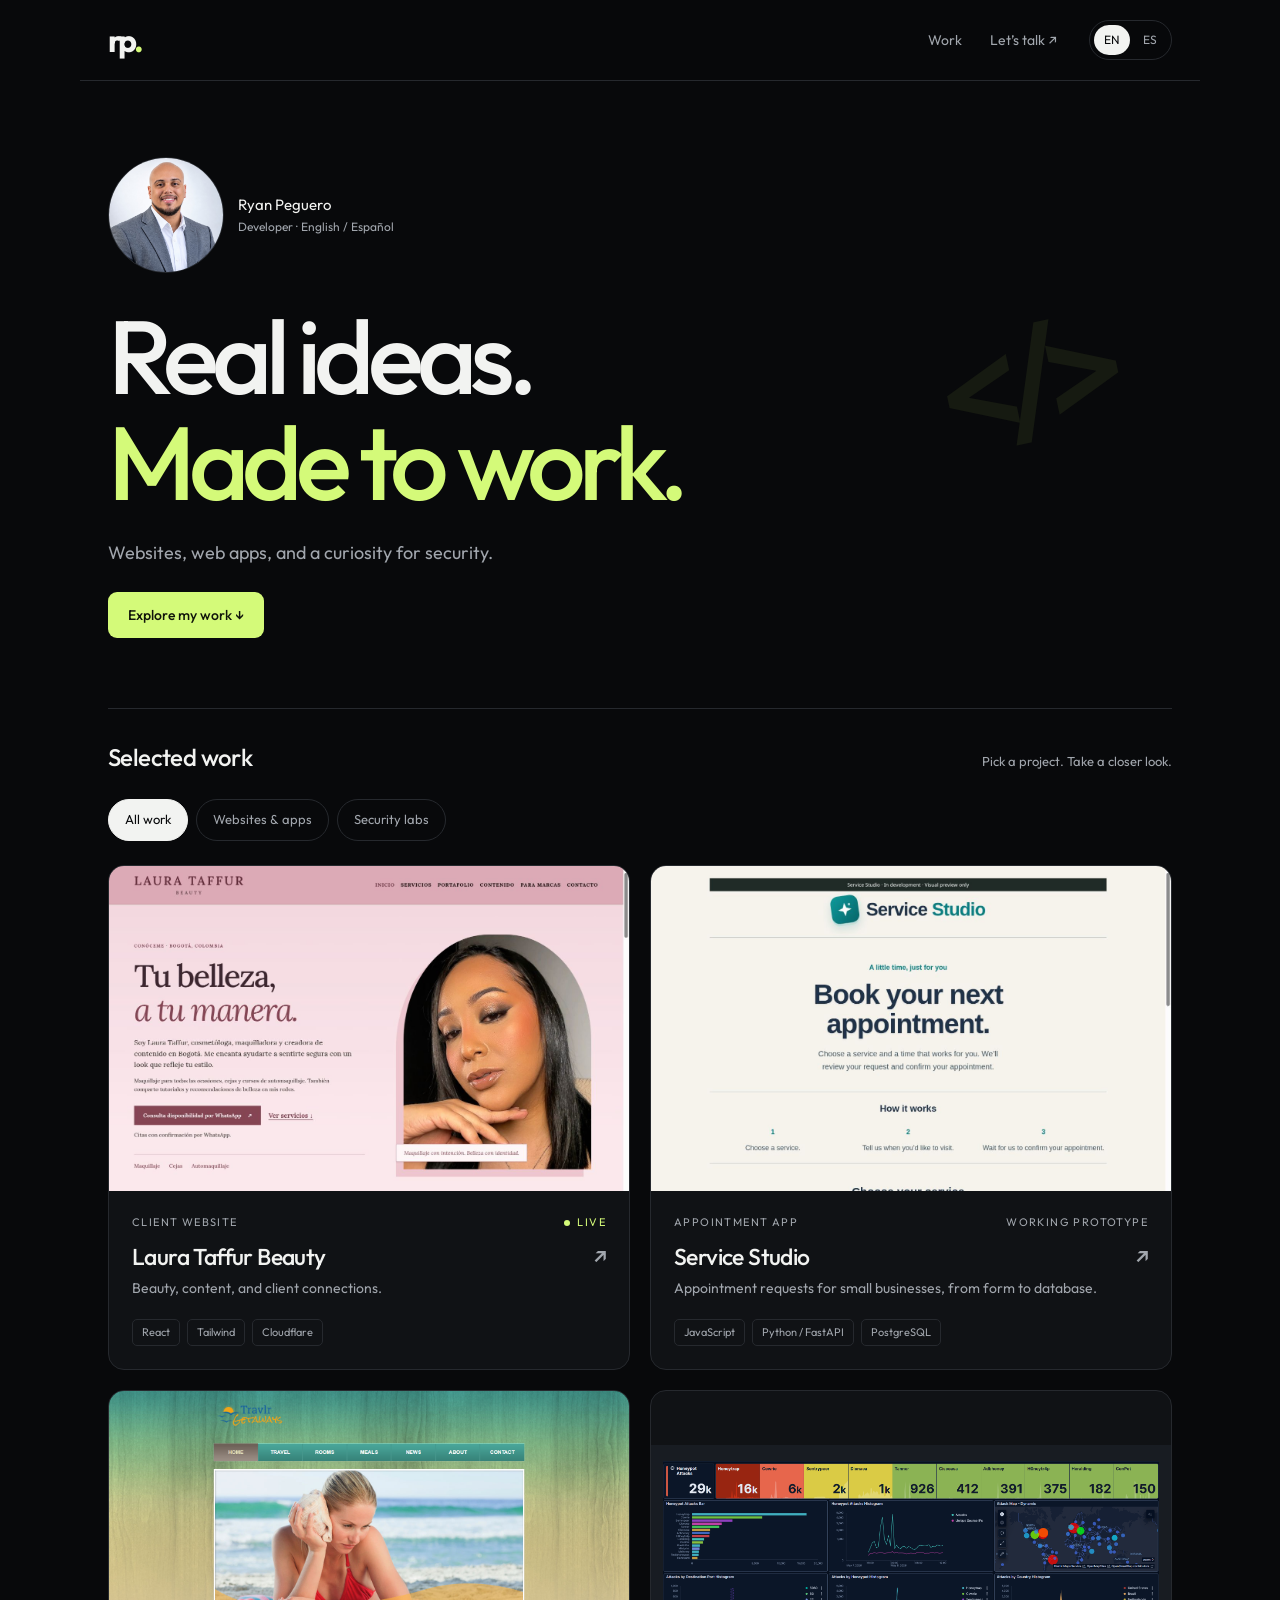
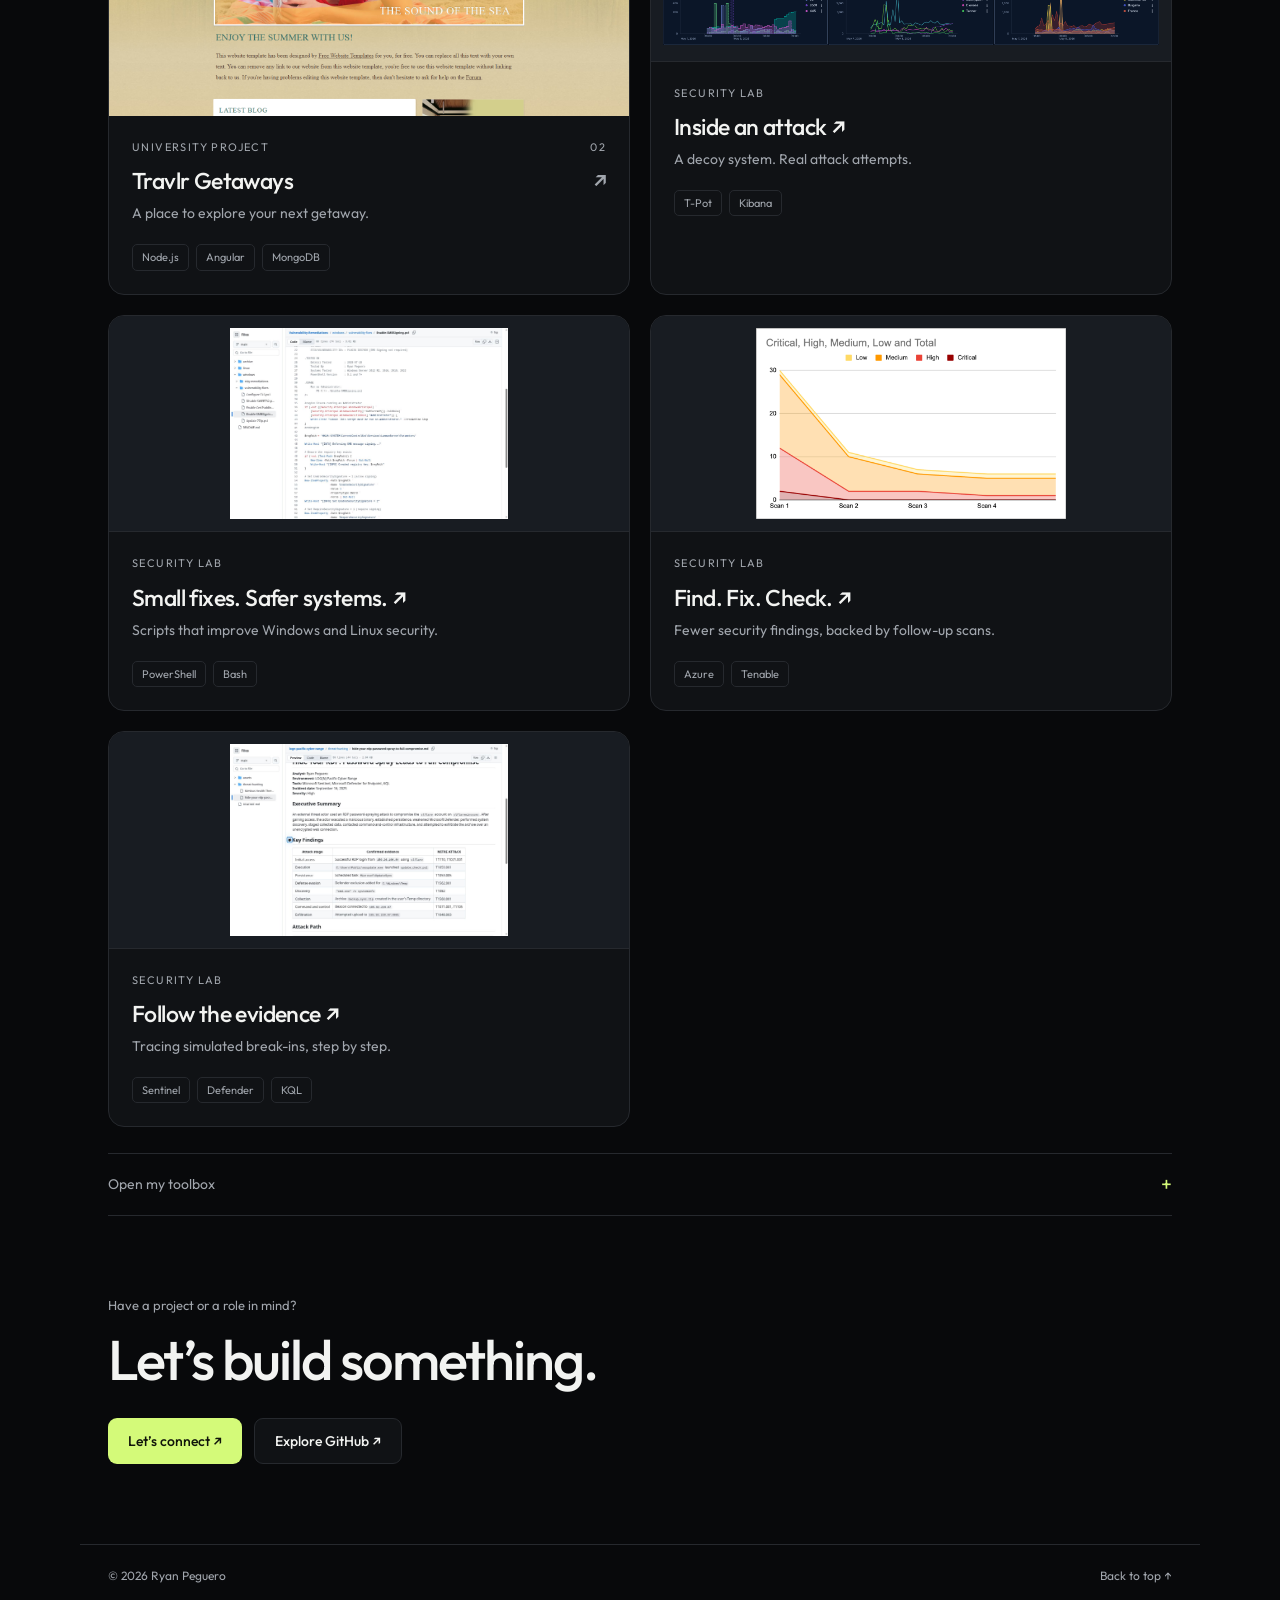
==== commit 67e1699f: "Show Service Studio as working booking prototype" ====
--- a/index.html
+++ b/index.html
@@ -52,7 +52,7 @@
         <article class="card web-card" data-kind="web">
           <button class="project-open" type="button" data-project="crm" aria-label="Explore Service Studio" data-aria-en="Explore Service Studio" data-aria-es="Explorar Service Studio">
             <div class="preview"><img src="images/service-studio.jpg?v=2" alt="Service Studio appointment booking homepage" data-alt-en="Service Studio appointment booking homepage" data-alt-es="Página de inicio para solicitar citas de Service Studio" width="1348" height="926" loading="lazy"><span class="preview-action" data-en="Explore project ↗" data-es="Explorar proyecto ↗">Explore project ↗</span></div>
-            <div class="card-body"><div class="card-meta"><span data-en="Appointment app" data-es="App de citas">Appointment app</span><span class="developing" data-en="In development" data-es="En desarrollo">In development</span></div><h3>Service Studio <span aria-hidden="true">↗</span></h3><p data-en="Appointment requests, from form to database." data-es="Solicitudes de citas, del formulario a la base de datos.">Appointment requests, from form to database.</p><div class="tags"><span>JavaScript</span><span>Python / FastAPI</span><span>PostgreSQL</span></div></div>
+            <div class="card-body"><div class="card-meta"><span data-en="Appointment app" data-es="App de citas">Appointment app</span><span class="prototype" data-en="Working prototype" data-es="Prototipo funcional">Working prototype</span></div><h3>Service Studio <span aria-hidden="true">↗</span></h3><p data-en="Appointment requests for small businesses, from form to database." data-es="Solicitudes de citas para pequeños negocios, del formulario a la base de datos.">Appointment requests for small businesses, from form to database.</p><div class="tags"><span>JavaScript</span><span>Python / FastAPI</span><span>PostgreSQL</span></div></div>
           </button>
         </article>
         <article class="card web-card" data-kind="web">
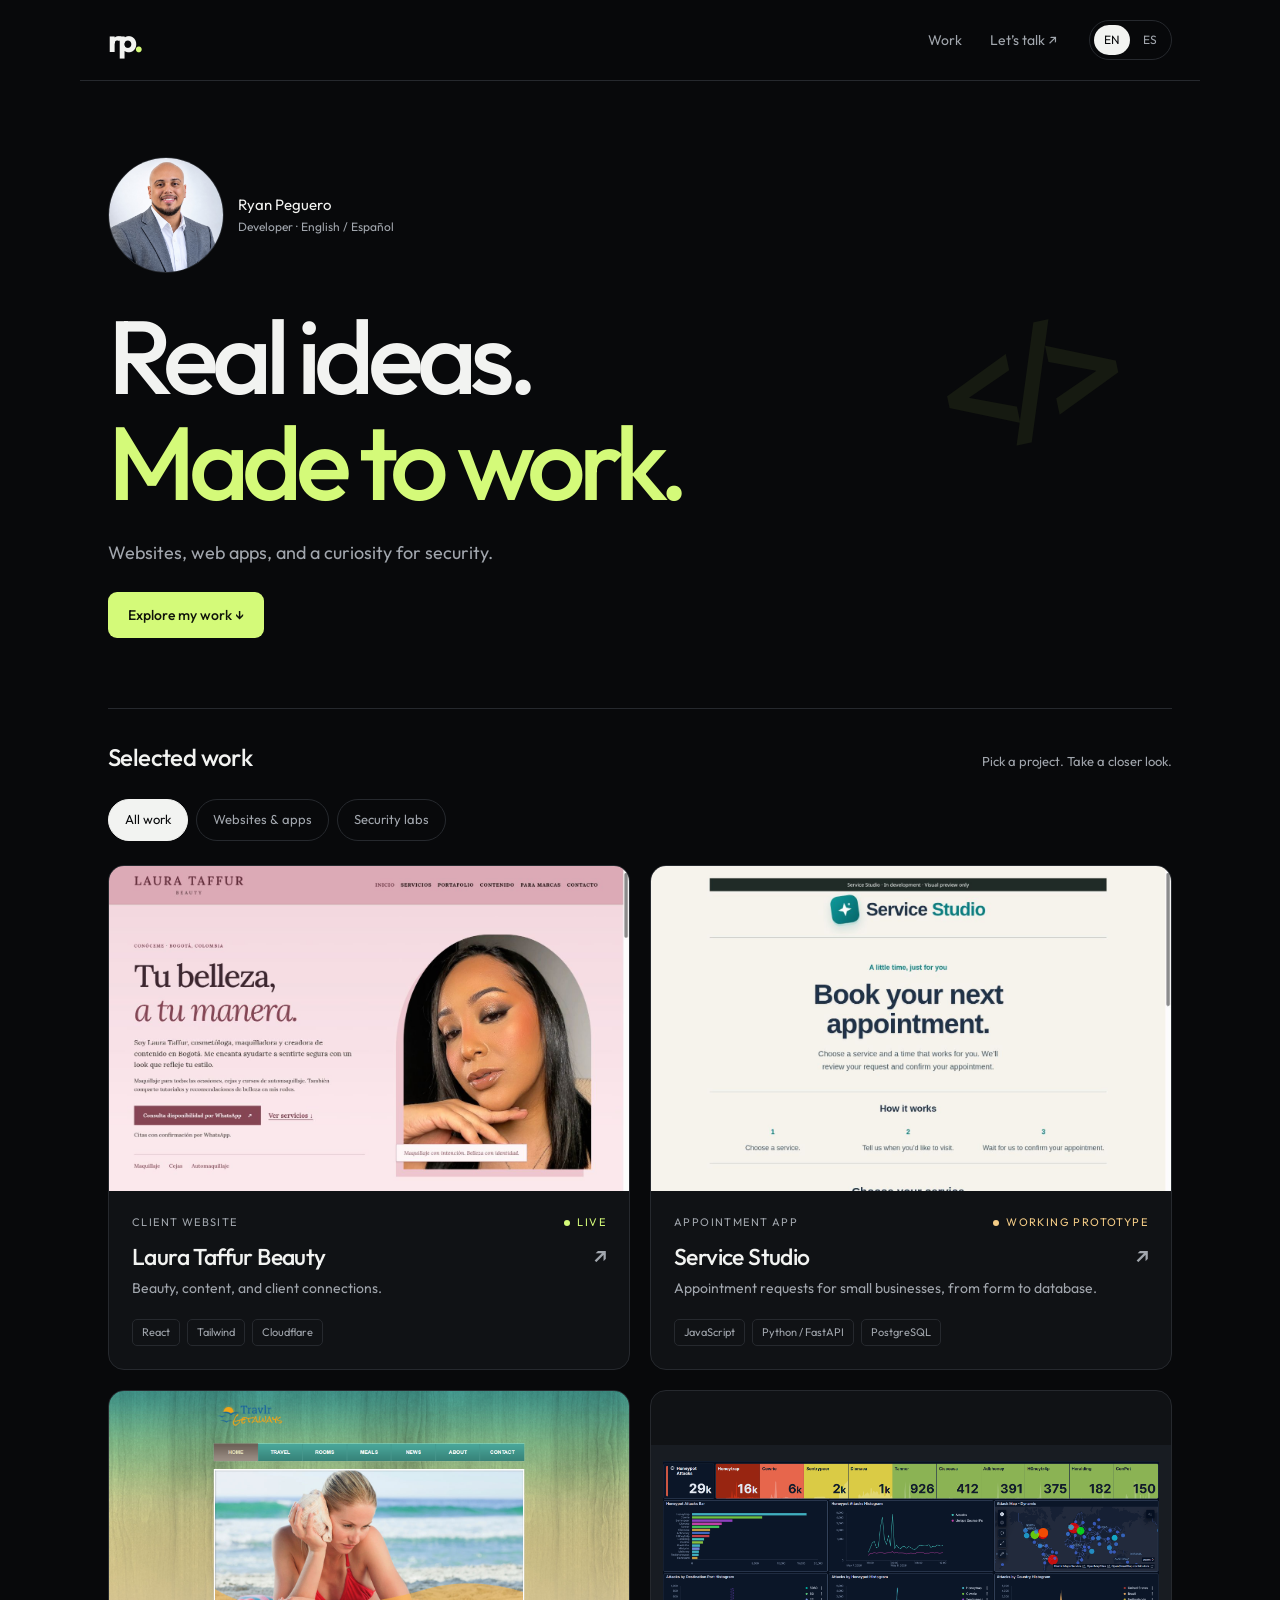
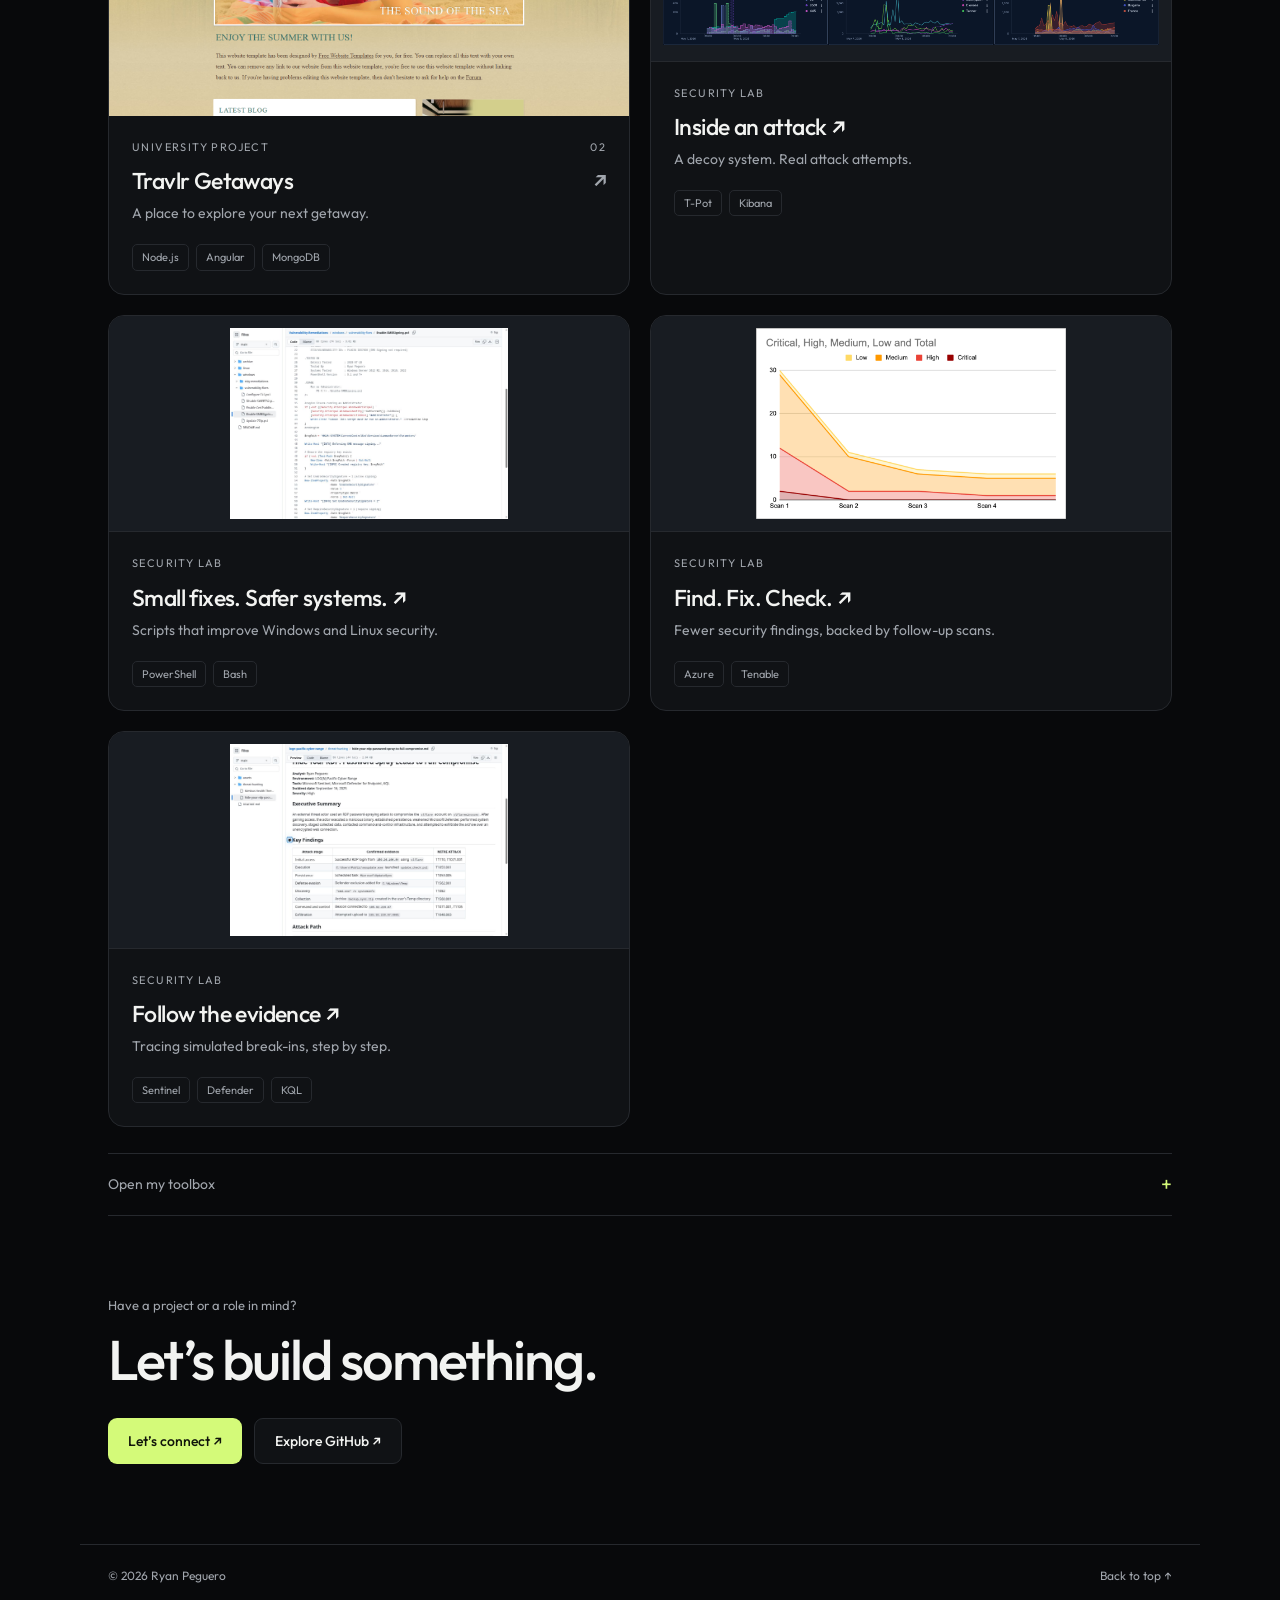
==== commit e8d6e37c: "Set LinkedIn share thumbnail to portfolio hero screenshot" ====
--- a/index.html
+++ b/index.html
@@ -5,6 +5,17 @@
   <meta name="viewport" content="width=device-width, initial-scale=1">
   <meta name="theme-color" content="#08090b">
   <meta name="description" content="Ryan Peguero — websites, web apps, and security projects. Explore the work in English or Spanish.">
+  <meta property="og:type" content="website">
+  <meta property="og:title" content="Ryan Peguero | Real ideas. Made to work.">
+  <meta property="og:description" content="Explore my software projects, client websites, and security labs.">
+  <meta property="og:url" content="https://rypeguero.github.io/portfolio-page/">
+  <meta property="og:image" content="https://s.wordpress.com/mshots/v1/https%3A%2F%2Frypeguero.github.io%2Fportfolio-page%2F?w=1200&amp;h=630">
+  <meta property="og:image:alt" content="Ryan Peguero portfolio homepage hero with his photo and the headline Real ideas. Made to work.">
+  <meta property="og:image:width" content="1200">
+  <meta property="og:image:height" content="630">
+  <meta name="twitter:card" content="summary_large_image">
+  <meta name="twitter:title" content="Ryan Peguero | Real ideas. Made to work.">
+  <meta name="twitter:image" content="https://s.wordpress.com/mshots/v1/https%3A%2F%2Frypeguero.github.io%2Fportfolio-page%2F?w=1200&amp;h=630">
   <title>Ryan Peguero — Developer</title>
   <link rel="icon" href="favicon.svg" type="image/svg+xml">
   <link rel="preconnect" href="https://fonts.googleapis.com">
--- a/css/styles.css
+++ b/css/styles.css
@@ -11,4 +11,4 @@
 
 .lab-preview{aspect-ratio:2.4;padding:12px;background:#181c22;border-bottom:1px solid var(--line)}.lab-preview>img{object-fit:contain;object-position:center;border-radius:5px}.lab-card .card-body{padding-top:23px}@media(max-width:720px){.intro img{width:96px;height:96px}.lab-preview{aspect-ratio:2.2}}
 
-.developing{color:#f4cc86}.developing::before{content:"";display:inline-block;width:6px;height:6px;border-radius:50%;background:currentColor;margin-right:7px}
+.prototype{color:#f4cc86}.prototype::before{content:"";display:inline-block;width:6px;height:6px;border-radius:50%;background:currentColor;margin-right:7px}
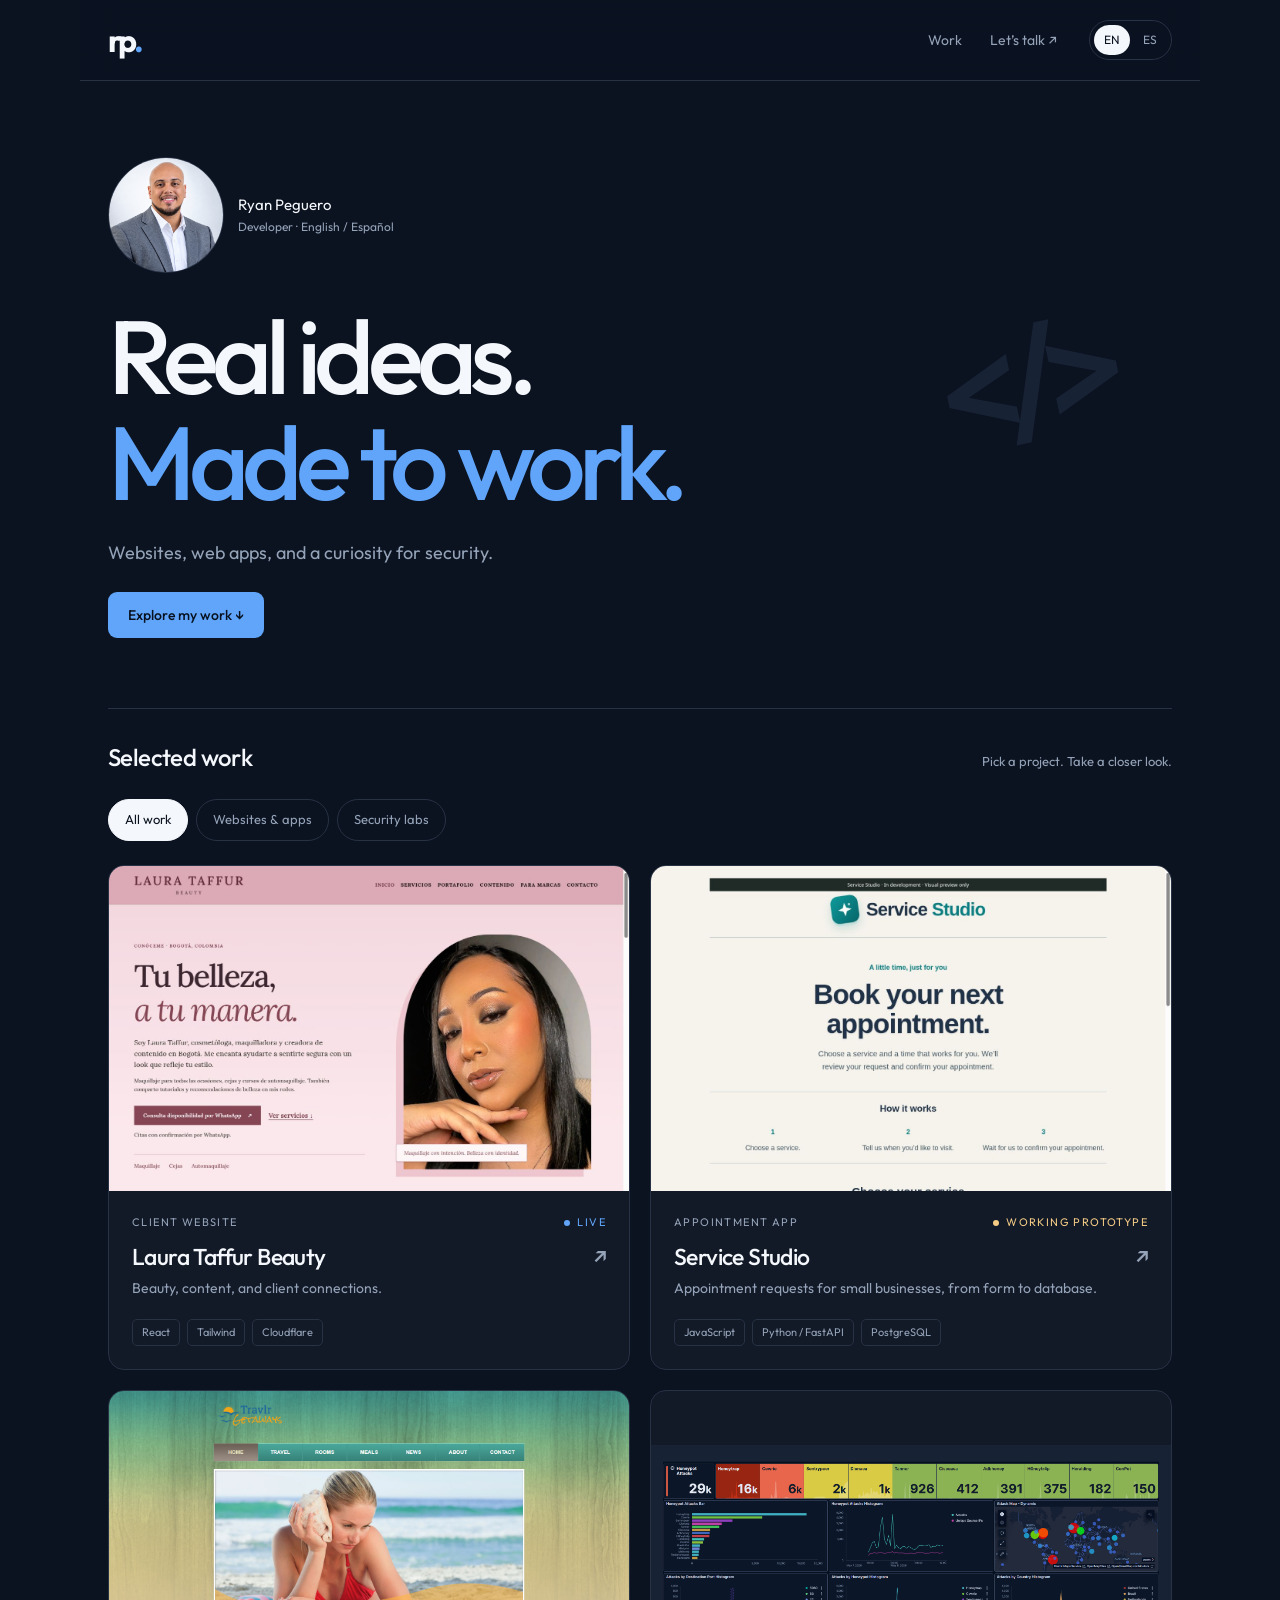
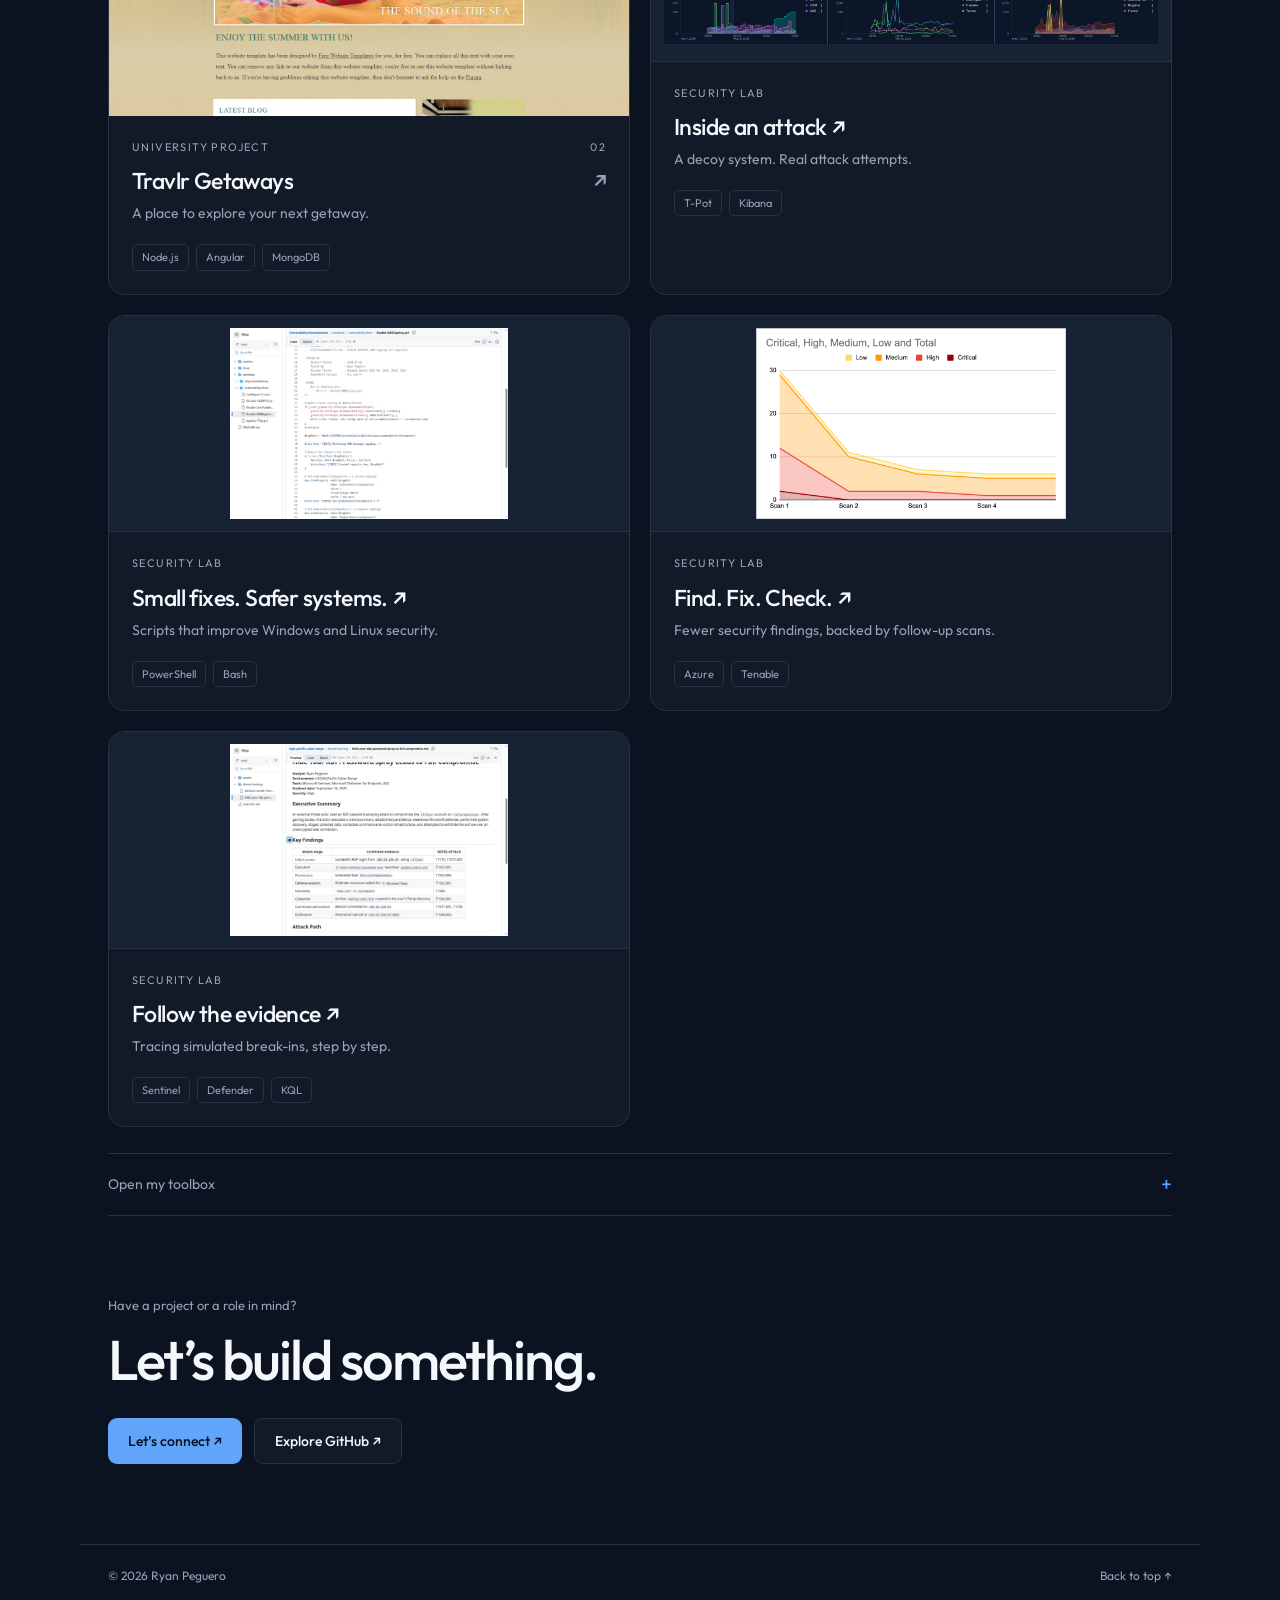
==== commit 8080aaf1: "Refresh blue theme and sharing image across social platforms" ====
--- a/index.html
+++ b/index.html
@@ -3,25 +3,28 @@
 <head>
   <meta charset="UTF-8">
   <meta name="viewport" content="width=device-width, initial-scale=1">
-  <meta name="theme-color" content="#08090b">
+  <meta name="theme-color" content="#0b1220">
   <meta name="description" content="Ryan Peguero — websites, web apps, and security projects. Explore the work in English or Spanish.">
   <meta property="og:type" content="website">
   <meta property="og:title" content="Ryan Peguero | Real ideas. Made to work.">
   <meta property="og:description" content="Explore my software projects, client websites, and security labs.">
   <meta property="og:url" content="https://rypeguero.github.io/portfolio-page/">
-  <meta property="og:image" content="https://s.wordpress.com/mshots/v1/https%3A%2F%2Frypeguero.github.io%2Fportfolio-page%2F?w=1200&amp;h=630">
-  <meta property="og:image:alt" content="Ryan Peguero portfolio homepage hero with his photo and the headline Real ideas. Made to work.">
+  <meta property="og:image" content="https://rypeguero.github.io/portfolio-page/images/social-preview.png?v=20261101-2">
+  <meta property="og:image:alt" content="Ryan Peguero headshot alongside his portfolio headline: Real ideas. Made to work.">
+  <meta property="og:image:type" content="image/png">
+  <meta property="og:image:secure_url" content="https://rypeguero.github.io/portfolio-page/images/social-preview.png?v=20261101-2">
   <meta property="og:image:width" content="1200">
   <meta property="og:image:height" content="630">
   <meta name="twitter:card" content="summary_large_image">
+  <meta name="twitter:description" content="Websites, web apps, and a curiosity for security.">
   <meta name="twitter:title" content="Ryan Peguero | Real ideas. Made to work.">
-  <meta name="twitter:image" content="https://s.wordpress.com/mshots/v1/https%3A%2F%2Frypeguero.github.io%2Fportfolio-page%2F?w=1200&amp;h=630">
+  <meta name="twitter:image" content="https://rypeguero.github.io/portfolio-page/images/social-preview.png?v=20261101-2">
   <title>Ryan Peguero — Developer</title>
   <link rel="icon" href="favicon.svg" type="image/svg+xml">
   <link rel="preconnect" href="https://fonts.googleapis.com">
   <link rel="preconnect" href="https://fonts.gstatic.com" crossorigin>
   <link href="https://fonts.googleapis.com/css2?family=Outfit:wght@400;500;600;700&display=swap" rel="stylesheet">
-  <link rel="stylesheet" href="css/styles.css?v=20261024-5">
+  <link rel="stylesheet" href="css/styles.css?v=20261101-blue">
   <script src="js/main.js?v=20261024-5" defer></script>
 </head>
 <body>
--- a/css/styles.css
+++ b/css/styles.css
@@ -1,14 +1,14 @@
-:root{color-scheme:dark;--bg:#08090b;--panel:#101215;--ink:#f2f3f1;--muted:#a1a6ad;--line:#26292e;--accent:#d4fa79;--max:1120px;font-family:Outfit,system-ui,sans-serif;font-size:16px}
+:root{color-scheme:dark;--bg:#0b1220;--panel:#121927;--ink:#f4f7fb;--muted:#94a3b8;--line:#273244;--accent:#60a5fa;--max:1120px;font-family:Outfit,system-ui,sans-serif;font-size:16px}
 *{box-sizing:border-box}html{scroll-behavior:smooth;scroll-padding-top:100px}body{margin:0;background:var(--bg);color:var(--ink);line-height:1.5}button,a{-webkit-tap-highlight-color:transparent}button{font:inherit;color:inherit;cursor:pointer}a{color:inherit;text-decoration:none}img{max-width:100%;display:block}button:focus-visible,a:focus-visible,summary:focus-visible{outline:2px solid var(--accent);outline-offset:5px}button{touch-action:manipulation}[hidden]{display:none!important}.sr{position:absolute;width:1px;height:1px;padding:0;margin:-1px;overflow:hidden;clip-path:inset(50%);white-space:nowrap}.skip{position:fixed;top:-100px;left:20px;padding:12px;background:var(--accent);color:var(--bg);z-index:100}.skip:focus{top:10px}
-.nav{position:sticky;top:0;z-index:10;display:flex;align-items:center;gap:32px;max-width:var(--max);margin:auto;padding:20px 28px;background:rgba(8,9,11,.94);backdrop-filter:blur(16px);border-bottom:1px solid var(--line)}.mark{font-size:32px;letter-spacing:-3px;font-weight:700;line-height:1}.mark span{color:var(--accent)}.nav nav{display:flex;gap:28px;margin-left:auto;font-size:14px}.nav nav a{color:var(--muted)}.nav nav a:hover{color:var(--ink)}.language{display:flex;gap:3px;padding:4px;border:1px solid var(--line);border-radius:30px}.language button{font-size:12px;padding:6px 10px;border:0;border-radius:20px;background:transparent;color:var(--muted)}.language button[aria-pressed=true]{background:var(--ink);color:var(--bg)}
-main,footer{max-width:var(--max);margin:auto;padding:0 28px}.hero{position:relative;padding:76px 0 70px;isolation:isolate;overflow:hidden}.intro{display:flex;align-items:center;gap:14px}.intro img{width:116px;height:116px;flex-shrink:0;object-fit:cover;object-position:50% 18%;border-radius:50%;border:1px solid var(--line)}.intro p{margin:0;font-size:15px}.intro p span{display:block;color:var(--muted);font-size:12px;margin-top:2px}h1{font-size:clamp(52px,8.7vw,104px);letter-spacing:-.065em;line-height:1.02;font-weight:500;margin:30px 0 24px}.accent{color:var(--accent)}.hero-note{color:var(--muted);font-size:18px;margin:0 0 26px;max-width:40ch}.button{display:inline-flex;align-items:center;justify-content:center;min-height:46px;padding:11px 20px;border-radius:9px;font-size:14px;font-weight:500;transition:transform .2s,background .2s}.primary{background:var(--accent);color:#10140a}.primary:hover{background:#e4ffab;transform:translateY(-2px)}.secondary{background:var(--panel);border:1px solid var(--line)}.secondary:hover{background:#202328}.hero-number{position:absolute;right:6%;top:30%;font-size:150px;font-weight:500;letter-spacing:-18px;color:#161a11;transform:rotate(-12deg);z-index:-1;user-select:none}
-.work{border-top:1px solid var(--line);padding-top:30px}.section-top{display:flex;align-items:baseline;justify-content:space-between;gap:16px}.section-top h2{font-size:24px;font-weight:500;letter-spacing:-.6px;margin:0}.hint{font-size:13px;color:var(--muted)}.filters{display:flex;flex-wrap:wrap;gap:8px;margin:24px 0}.filters button{min-height:42px;padding:9px 16px;border:1px solid var(--line);border-radius:30px;background:transparent;color:var(--muted);font-size:13px;transition:background .2s,color .2s}.filters button:hover{border-color:#61676f;color:var(--ink)}.filters button[aria-pressed=true]{background:var(--ink);color:var(--bg);border-color:var(--ink)}.projects{display:grid;grid-template-columns:repeat(2,minmax(0,1fr));gap:20px}.card{min-width:0;border:1px solid var(--line);border-radius:16px;overflow:hidden;background:var(--panel);transition:border-color .2s,transform .2s}.card:hover,.card:focus-within{border-color:#657541;transform:translateY(-4px)}.project-open{width:100%;height:100%;display:block;padding:0;background:none;border:0;text-align:left}.preview{position:relative;aspect-ratio:1.6;overflow:hidden;background:#181b20}.preview>img{width:100%;height:100%;object-fit:cover;object-position:top;transition:transform .6s}.project-open:hover .preview>img{transform:scale(1.035)}.preview-action{position:absolute;bottom:14px;right:14px;border-radius:24px;padding:8px 12px;background:#08090be8;color:#fff;font-size:12px;opacity:0;transform:translateY(6px);transition:opacity .2s,transform .2s}.project-open:hover .preview-action,.project-open:focus-visible .preview-action{opacity:1;transform:none}.card-body{padding:23px}.card-meta{display:flex;justify-content:space-between;gap:16px;color:var(--muted);font-size:11px;text-transform:uppercase;letter-spacing:1.4px}.live{color:var(--accent)}.live::before{content:'';display:inline-block;width:6px;height:6px;border-radius:50%;background:var(--accent);margin-right:7px}.card h3{font-size:23px;line-height:1.25;letter-spacing:-.6px;font-weight:500;margin:12px 0 7px}.web-card h3{display:flex;justify-content:space-between;gap:12px}.web-card h3>span{font-size:22px;color:var(--muted)}.card p{font-size:14px;color:var(--muted);margin:0}.tags{display:flex;flex-wrap:wrap;gap:7px;margin-top:20px}.tags span{font-size:11px;color:var(--muted);padding:4px 9px;border:1px solid var(--line);border-radius:5px}.lab-symbol{display:flex;justify-content:space-between;align-items:center;margin:22px 23px 0;font-size:11px;color:#737b84}.lab-symbol>span{font-size:28px;color:var(--accent);line-height:1.5;letter-spacing:-1px}.lab-card .card-body{padding-top:15px}.toolbox{margin-top:26px;border-top:1px solid var(--line);border-bottom:1px solid var(--line)}.toolbox summary{cursor:pointer;display:flex;justify-content:space-between;list-style:none;padding:20px 0;font-size:14px;color:var(--muted)}.toolbox summary::-webkit-details-marker{display:none}.toolbox summary>span:last-child{color:var(--accent);font-size:20px;line-height:1}.toolbox[open] summary>span:last-child{transform:rotate(45deg)}.tool-list{display:flex;flex-wrap:wrap;gap:12px;padding:0 0 24px}.tool-list span{border:1px solid var(--line);border-radius:6px;padding:6px 12px;font-size:13px}
+.nav{position:sticky;top:0;z-index:10;display:flex;align-items:center;gap:32px;max-width:var(--max);margin:auto;padding:20px 28px;background:rgba(11,18,32,.94);backdrop-filter:blur(16px);border-bottom:1px solid var(--line)}.mark{font-size:32px;letter-spacing:-3px;font-weight:700;line-height:1}.mark span{color:var(--accent)}.nav nav{display:flex;gap:28px;margin-left:auto;font-size:14px}.nav nav a{color:var(--muted)}.nav nav a:hover{color:var(--ink)}.language{display:flex;gap:3px;padding:4px;border:1px solid var(--line);border-radius:30px}.language button{font-size:12px;padding:6px 10px;border:0;border-radius:20px;background:transparent;color:var(--muted)}.language button[aria-pressed=true]{background:var(--ink);color:var(--bg)}
+main,footer{max-width:var(--max);margin:auto;padding:0 28px}.hero{position:relative;padding:76px 0 70px;isolation:isolate;overflow:hidden}.intro{display:flex;align-items:center;gap:14px}.intro img{width:116px;height:116px;flex-shrink:0;object-fit:cover;object-position:50% 18%;border-radius:50%;border:1px solid var(--line)}.intro p{margin:0;font-size:15px}.intro p span{display:block;color:var(--muted);font-size:12px;margin-top:2px}h1{font-size:clamp(52px,8.7vw,104px);letter-spacing:-.065em;line-height:1.02;font-weight:500;margin:30px 0 24px}.accent{color:var(--accent)}.hero-note{color:var(--muted);font-size:18px;margin:0 0 26px;max-width:40ch}.button{display:inline-flex;align-items:center;justify-content:center;min-height:46px;padding:11px 20px;border-radius:9px;font-size:14px;font-weight:500;transition:transform .2s,background .2s}.primary{background:var(--accent);color:#08111f}.primary:hover{background:#93c5fd;transform:translateY(-2px)}.secondary{background:var(--panel);border:1px solid var(--line)}.secondary:hover{background:#1d293a}.hero-number{position:absolute;right:6%;top:30%;font-size:150px;font-weight:500;letter-spacing:-18px;color:#172235;transform:rotate(-12deg);z-index:-1;user-select:none}
+.work{border-top:1px solid var(--line);padding-top:30px}.section-top{display:flex;align-items:baseline;justify-content:space-between;gap:16px}.section-top h2{font-size:24px;font-weight:500;letter-spacing:-.6px;margin:0}.hint{font-size:13px;color:var(--muted)}.filters{display:flex;flex-wrap:wrap;gap:8px;margin:24px 0}.filters button{min-height:42px;padding:9px 16px;border:1px solid var(--line);border-radius:30px;background:transparent;color:var(--muted);font-size:13px;transition:background .2s,color .2s}.filters button:hover{border-color:#64748b;color:var(--ink)}.filters button[aria-pressed=true]{background:var(--ink);color:var(--bg);border-color:var(--ink)}.projects{display:grid;grid-template-columns:repeat(2,minmax(0,1fr));gap:20px}.card{min-width:0;border:1px solid var(--line);border-radius:16px;overflow:hidden;background:var(--panel);transition:border-color .2s,transform .2s}.card:hover,.card:focus-within{border-color:#4b6b95;transform:translateY(-4px)}.project-open{width:100%;height:100%;display:block;padding:0;background:none;border:0;text-align:left}.preview{position:relative;aspect-ratio:1.6;overflow:hidden;background:#182235}.preview>img{width:100%;height:100%;object-fit:cover;object-position:top;transition:transform .6s}.project-open:hover .preview>img{transform:scale(1.035)}.preview-action{position:absolute;bottom:14px;right:14px;border-radius:24px;padding:8px 12px;background:#0b1220e8;color:#fff;font-size:12px;opacity:0;transform:translateY(6px);transition:opacity .2s,transform .2s}.project-open:hover .preview-action,.project-open:focus-visible .preview-action{opacity:1;transform:none}.card-body{padding:23px}.card-meta{display:flex;justify-content:space-between;gap:16px;color:var(--muted);font-size:11px;text-transform:uppercase;letter-spacing:1.4px}.live{color:var(--accent)}.live::before{content:'';display:inline-block;width:6px;height:6px;border-radius:50%;background:var(--accent);margin-right:7px}.card h3{font-size:23px;line-height:1.25;letter-spacing:-.6px;font-weight:500;margin:12px 0 7px}.web-card h3{display:flex;justify-content:space-between;gap:12px}.web-card h3>span{font-size:22px;color:var(--muted)}.card p{font-size:14px;color:var(--muted);margin:0}.tags{display:flex;flex-wrap:wrap;gap:7px;margin-top:20px}.tags span{font-size:11px;color:var(--muted);padding:4px 9px;border:1px solid var(--line);border-radius:5px}.lab-symbol{display:flex;justify-content:space-between;align-items:center;margin:22px 23px 0;font-size:11px;color:#94a3b8}.lab-symbol>span{font-size:28px;color:var(--accent);line-height:1.5;letter-spacing:-1px}.lab-card .card-body{padding-top:15px}.toolbox{margin-top:26px;border-top:1px solid var(--line);border-bottom:1px solid var(--line)}.toolbox summary{cursor:pointer;display:flex;justify-content:space-between;list-style:none;padding:20px 0;font-size:14px;color:var(--muted)}.toolbox summary::-webkit-details-marker{display:none}.toolbox summary>span:last-child{color:var(--accent);font-size:20px;line-height:1}.toolbox[open] summary>span:last-child{transform:rotate(45deg)}.tool-list{display:flex;flex-wrap:wrap;gap:12px;padding:0 0 24px}.tool-list span{border:1px solid var(--line);border-radius:6px;padding:6px 12px;font-size:13px}
 .contact{padding:80px 0}.eyebrow{color:var(--muted);font-size:13px;margin:0 0 12px}.contact h2{font-size:clamp(34px,5vw,56px);font-weight:500;line-height:1.15;letter-spacing:-2px;margin:0 0 26px}.contact-links{display:flex;flex-wrap:wrap;gap:12px}footer{display:flex;justify-content:space-between;gap:24px;padding-top:22px;padding-bottom:28px;border-top:1px solid var(--line);font-size:12px;color:var(--muted)}footer a:hover{color:var(--accent)}
-dialog{color:var(--ink);background:#101215;border:1px solid #3a3f45;border-radius:18px;padding:0;width:min(900px,calc(100% - 32px));max-height:90dvh;overflow:auto;box-shadow:0 32px 150px #000b}dialog::backdrop{background:#000d;backdrop-filter:blur(7px)}.dialog-top{position:sticky;top:0;z-index:1;display:flex;align-items:center;justify-content:space-between;gap:16px;padding:14px 24px;background:#101215;border-bottom:1px solid var(--line)}.dialog-top p{margin:0;font-size:12px;color:var(--muted)}.close{border:1px solid var(--line);background:transparent;border-radius:24px;padding:8px 14px;min-height:40px}.close:hover{border-color:var(--accent)}.dialog-content{padding:28px}.dialog-content h2{font-size:clamp(28px,5vw,40px);font-weight:500;letter-spacing:-1px;line-height:1.15;margin:0 0 14px}.dialog-content>p{color:var(--muted);max-width:58ch;margin:0 0 24px}.dialog-image{background:#181b20;border:1px solid var(--line);border-radius:10px;overflow:hidden}.dialog-image img{width:100%;height:auto}.gallery-controls{display:flex;align-items:center;gap:14px;justify-content:space-between;padding:12px 0}.gallery-controls button{width:42px;height:42px;border:1px solid var(--line);background:transparent;border-radius:50%}.gallery-controls p{font-size:12px;color:var(--muted);margin:0;text-align:center}.gallery-controls button:disabled{opacity:.3;cursor:default}#dialog-points{padding-left:20px;margin:20px 0 24px;color:var(--muted);font-size:14px}#dialog-points li{margin-bottom:8px}#dialog-links{display:flex;flex-wrap:wrap;gap:10px}
+dialog{color:var(--ink);background:#121927;border:1px solid #334155;border-radius:18px;padding:0;width:min(900px,calc(100% - 32px));max-height:90dvh;overflow:auto;box-shadow:0 32px 150px #000b}dialog::backdrop{background:#000d;backdrop-filter:blur(7px)}.dialog-top{position:sticky;top:0;z-index:1;display:flex;align-items:center;justify-content:space-between;gap:16px;padding:14px 24px;background:#121927;border-bottom:1px solid var(--line)}.dialog-top p{margin:0;font-size:12px;color:var(--muted)}.close{border:1px solid var(--line);background:transparent;border-radius:24px;padding:8px 14px;min-height:40px}.close:hover{border-color:var(--accent)}.dialog-content{padding:28px}.dialog-content h2{font-size:clamp(28px,5vw,40px);font-weight:500;letter-spacing:-1px;line-height:1.15;margin:0 0 14px}.dialog-content>p{color:var(--muted);max-width:58ch;margin:0 0 24px}.dialog-image{background:#182235;border:1px solid var(--line);border-radius:10px;overflow:hidden}.dialog-image img{width:100%;height:auto}.gallery-controls{display:flex;align-items:center;gap:14px;justify-content:space-between;padding:12px 0}.gallery-controls button{width:42px;height:42px;border:1px solid var(--line);background:transparent;border-radius:50%}.gallery-controls p{font-size:12px;color:var(--muted);margin:0;text-align:center}.gallery-controls button:disabled{opacity:.3;cursor:default}#dialog-points{padding-left:20px;margin:20px 0 24px;color:var(--muted);font-size:14px}#dialog-points li{margin-bottom:8px}#dialog-links{display:flex;flex-wrap:wrap;gap:10px}
 @media(hover:none){.preview-action{opacity:1;transform:none}}@media(max-width:720px){main,footer{padding-left:20px;padding-right:20px}.nav{padding:17px 20px;gap:20px}.nav nav{gap:18px;font-size:12px}.hero{padding:48px 0}.hero-number{font-size:90px;right:0;top:45%;opacity:.65;letter-spacing:-10px}.hero-note{font-size:16px;max-width:30ch}.section-top{display:block}.hint{display:block;margin-top:8px}.projects{grid-template-columns:1fr;gap:16px}.card-body{padding:20px}.contact{padding:58px 0}.dialog-content{padding:20px}.dialog-top{padding:12px 20px}.filters button{padding:8px 12px;font-size:12px}.card:hover{transform:none}}
 @media(max-width:360px){.nav{gap:12px}.nav nav{gap:12px}.language button{padding:6px 8px}h1{font-size:47px}.intro p{font-size:14px}}
 @media(prefers-reduced-motion:reduce){html{scroll-behavior:auto}*,*::before,*::after{transition:none!important;animation:none!important}.card:hover,.primary:hover{transform:none}.project-open:hover .preview>img{transform:none}}
 
-.lab-preview{aspect-ratio:2.4;padding:12px;background:#181c22;border-bottom:1px solid var(--line)}.lab-preview>img{object-fit:contain;object-position:center;border-radius:5px}.lab-card .card-body{padding-top:23px}@media(max-width:720px){.intro img{width:96px;height:96px}.lab-preview{aspect-ratio:2.2}}
+.lab-preview{aspect-ratio:2.4;padding:12px;background:#182235;border-bottom:1px solid var(--line)}.lab-preview>img{object-fit:contain;object-position:center;border-radius:5px}.lab-card .card-body{padding-top:23px}@media(max-width:720px){.intro img{width:96px;height:96px}.lab-preview{aspect-ratio:2.2}}
 
 .prototype{color:#f4cc86}.prototype::before{content:"";display:inline-block;width:6px;height:6px;border-radius:50%;background:currentColor;margin-right:7px}
